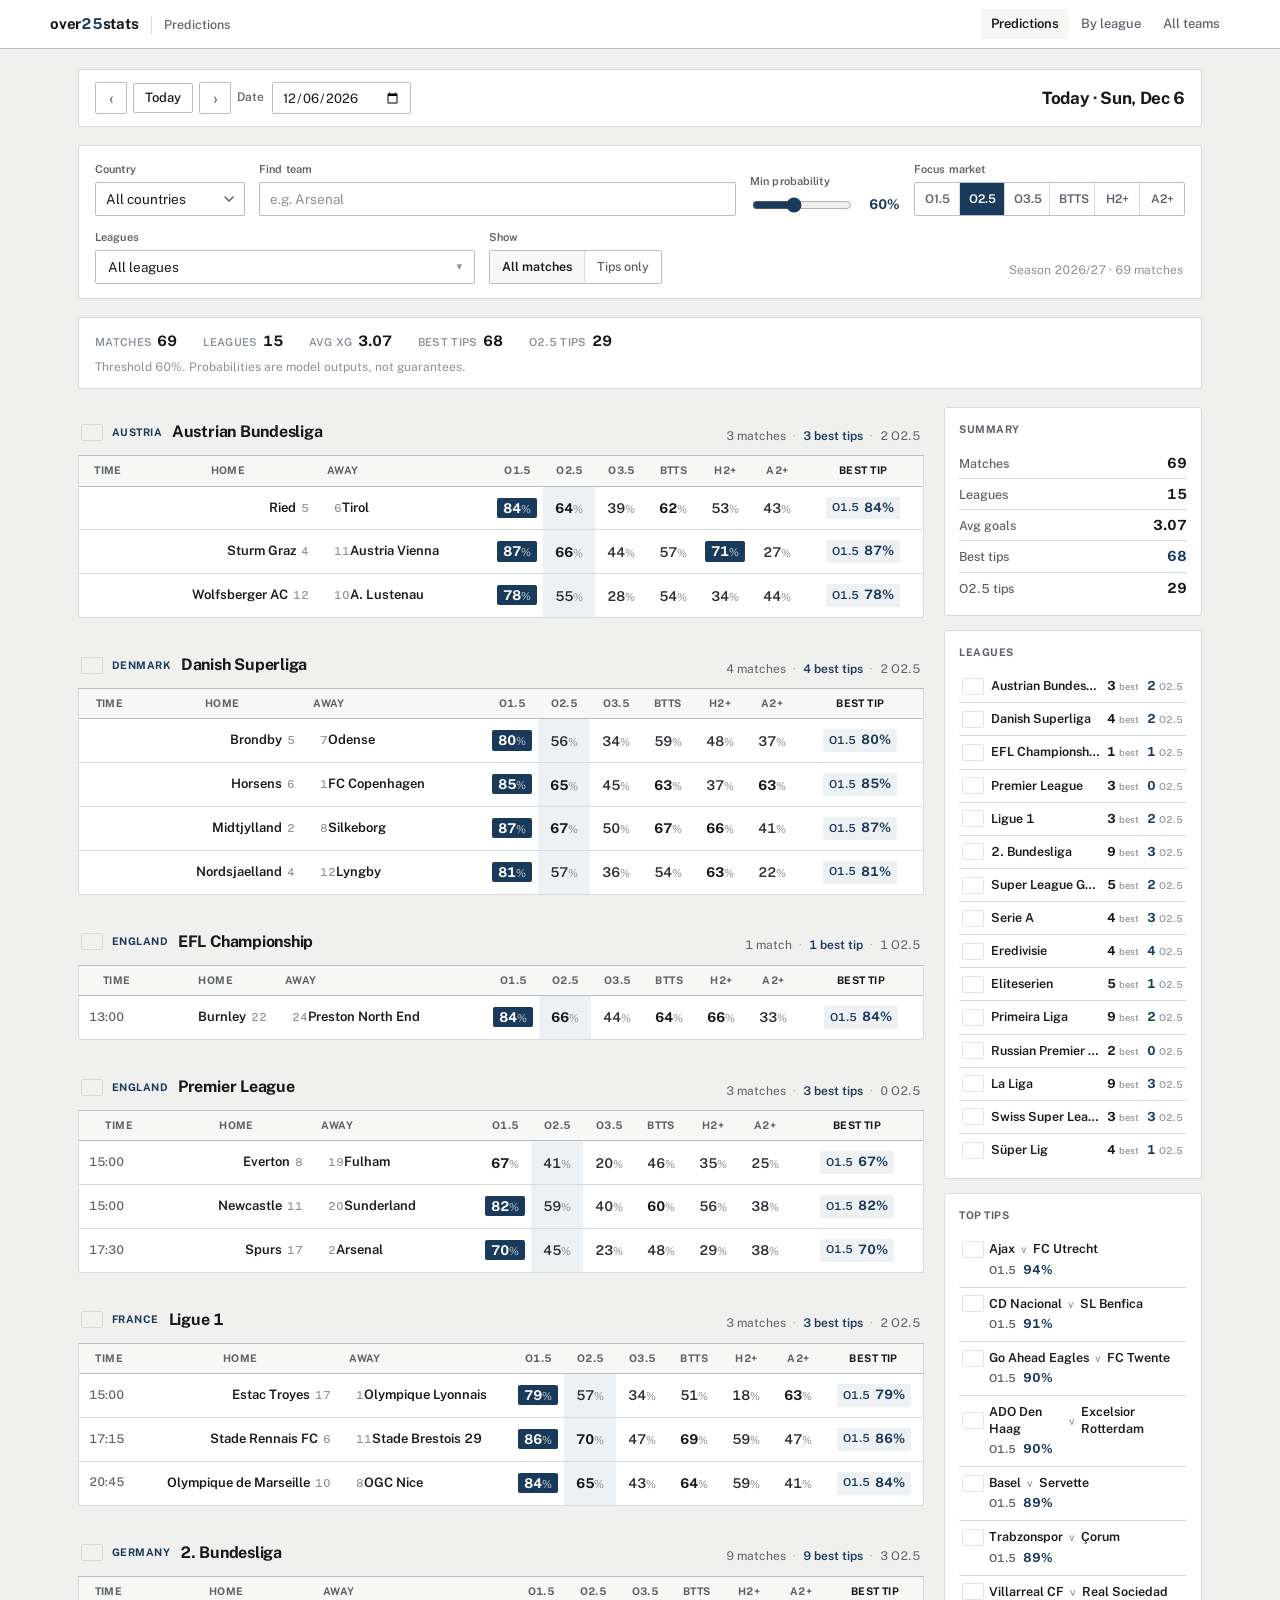
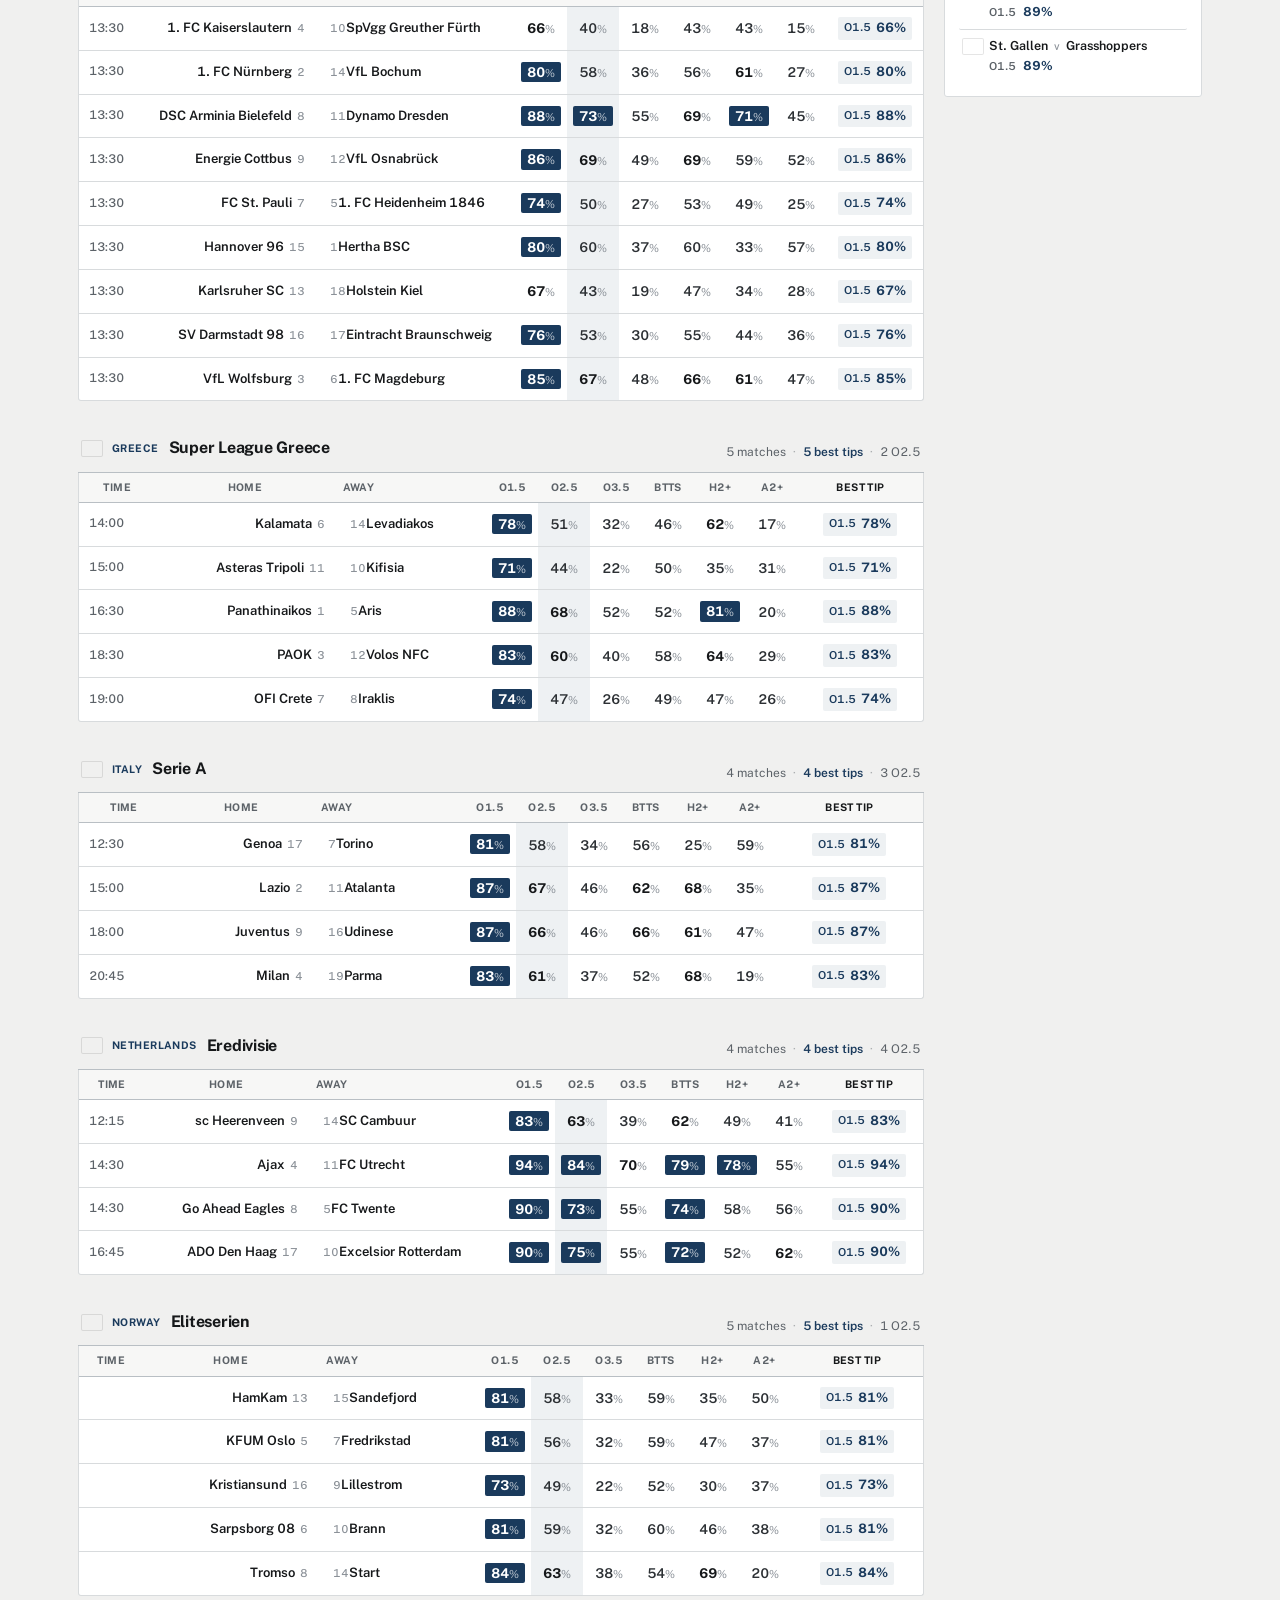
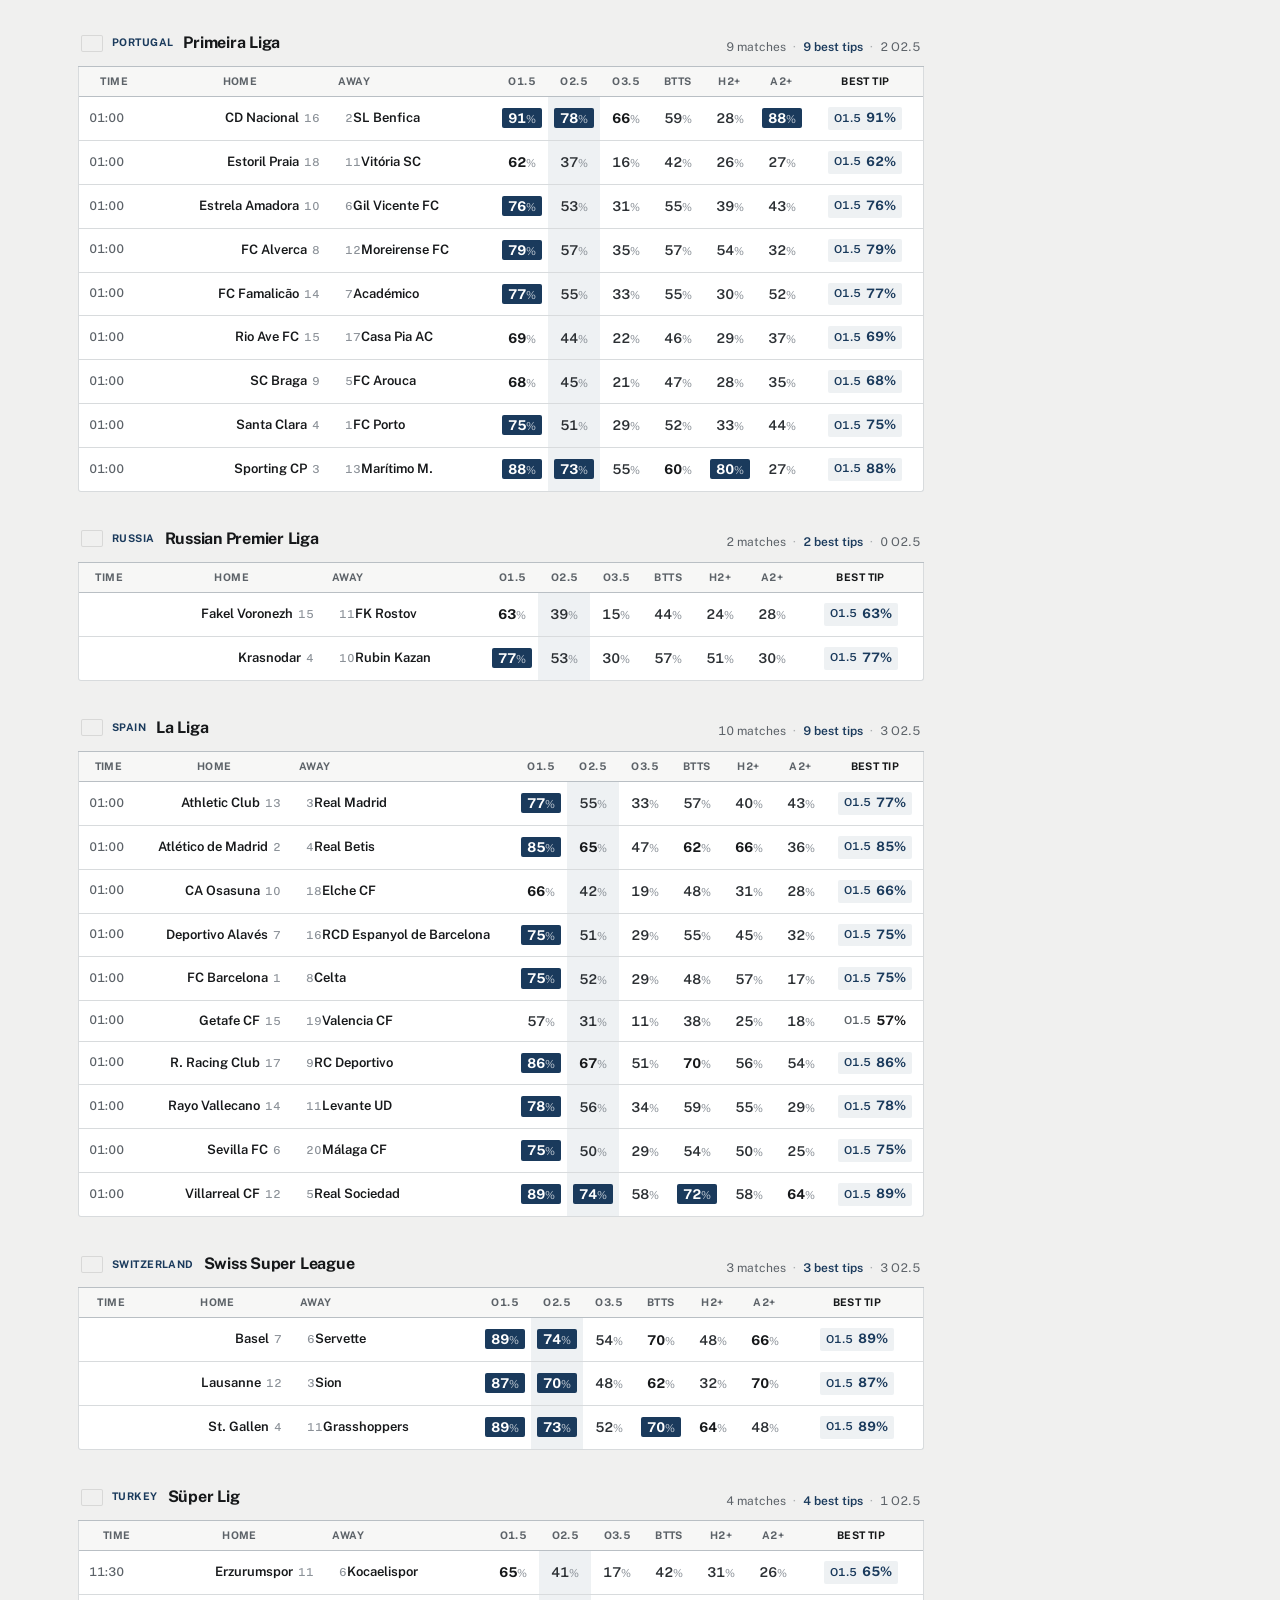
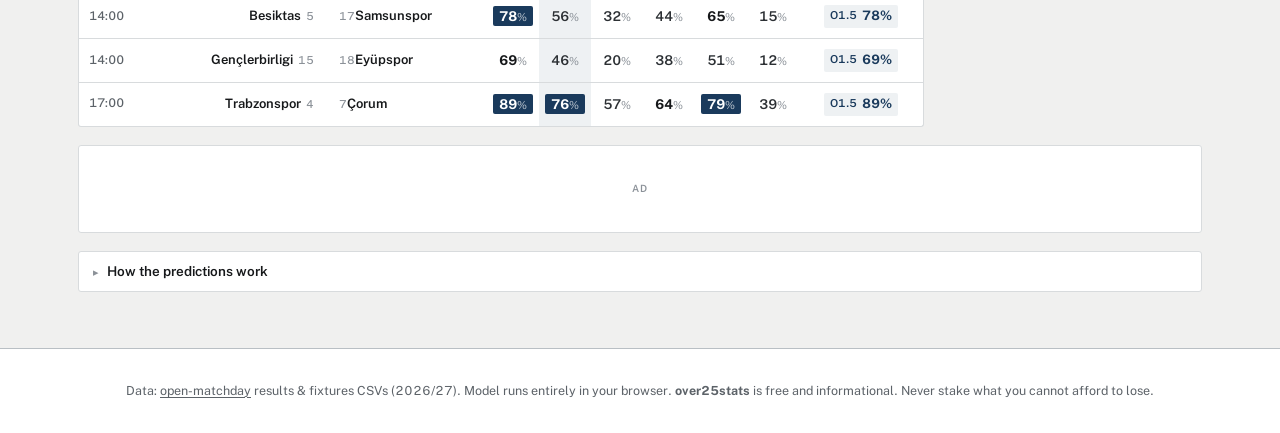
==== web/index.html @ 4768b5b6 "Add web/ — corner-prediction page for top-10 leagues, centered match.html hero, multi-league all.htm" ====
<!doctype html>
<html lang="en">
<head>
<meta charset="utf-8">
<meta name="viewport" content="width=device-width, initial-scale=1">
<title>over25stats — today's goal predictions</title>
<meta name="description" content="Over 1.5, Over 2.5, Over 3.5, BTTS and team 2+ goal probabilities for every fixture today — Poisson xG with position context from open-matchday data.">
<link rel="preconnect" href="https://fonts.googleapis.com">
<link rel="preconnect" href="https://fonts.gstatic.com" crossorigin>
<link href="https://fonts.googleapis.com/css2?family=Public+Sans:wght@400;500;600;700;800&display=swap" rel="stylesheet">
<link rel="stylesheet" href="styles.css">
</head>
<body class="page-today">
<!--
  DIRECTION CONTRACT
  THESIS: every fixture on a chosen date as a goal-probability board —
  the match row is the product; percentages lead, narrative is optional.
  OWN-WORLD: matchday ledger — warm paper ground, white surfaces,
  hairline rules, navy ink accent, Public Sans throughout,
  square corners, no glow, no terminal costume, no pastel green.
  STORY: pick a date, choose a focus market (default O2.5), filter leagues
  via multi-select list, scan probabilities and the Best tip column.
  FIRST VIEWPORT: header / date bar / filter controls / compact summary /
  first league section already on screen.
  FORM: light Operate data board — matchday ledger.
  FINISH: unreviewed and undocumented is unfinished; this build ends with the
  finish review, the verdict, and DESIGN.md
-->
<header class="site-header">
  <div class="site-header-inner">
    <a class="brand" href="index.html">
      <span class="brand-mark">over<span>25</span>stats</span>
      <span class="brand-page">Predictions</span>
    </a>
    <nav class="site-nav" aria-label="Views">
      <a href="index.html" class="is-here" aria-current="page">Predictions</a>
      <a href="leagues.html">By league</a>
      <a href="all.html">All teams</a>
    </nav>
  </div>
</header>

<main>
  <section class="datebar" aria-label="Match date">
    <div class="datebar-left">
      <button type="button" id="day-prev" class="btn btn-icon" aria-label="Previous day">‹</button>
      <button type="button" id="day-today" class="btn">Today</button>
      <button type="button" id="day-next" class="btn btn-icon" aria-label="Next day">›</button>
      <div class="date-input-wrap">
        <label for="date-input">Date</label>
        <input type="date" id="date-input" aria-label="Pick a match date">
      </div>
    </div>
    <h2 class="datebar-title" id="date-readout">—</h2>
  </section>

  <section class="filters" aria-label="Filters">
    <div class="filter-row filter-row-primary">
      <div class="field">
        <label for="country">Country</label>
        <select id="country">
          <option value="all">All countries</option>
        </select>
      </div>

      <div class="field">
        <label for="search">Find team</label>
        <input id="search" type="search" placeholder="e.g. Arsenal" autocomplete="off" spellcheck="false">
      </div>

      <div class="field">
        <label for="thr">Min probability</label>
        <div class="thr-row">
          <input id="thr" type="range" min="40" max="90" step="5" value="60">
          <output id="thr-out" for="thr">60%</output>
        </div>
      </div>

      <div class="field">
        <span class="field-label" id="market-label">Focus market</span>
        <div class="market-group" role="radiogroup" aria-labelledby="market-label" id="market-group">
          <button type="button" role="radio" aria-checked="false" class="chip" data-market="o15">O1.5</button>
          <button type="button" role="radio" aria-checked="true" class="chip is-on" data-market="o25">O2.5</button>
          <button type="button" role="radio" aria-checked="false" class="chip" data-market="o35">O3.5</button>
          <button type="button" role="radio" aria-checked="false" class="chip" data-market="btts">BTTS</button>
          <button type="button" role="radio" aria-checked="false" class="chip" data-market="h2">H2+</button>
          <button type="button" role="radio" aria-checked="false" class="chip" data-market="a2">A2+</button>
        </div>
      </div>
    </div>

    <div class="filter-row filter-row-secondary">
      <div class="field field-league-dd">
        <span class="field-label" id="lg-label">Leagues</span>
        <div class="league-dd" id="league-dd">
          <button type="button" class="league-dd-btn" id="league-dd-btn" aria-haspopup="listbox" aria-expanded="false">
            <span class="league-dd-label" id="league-dd-label">All leagues</span>
            <span class="league-dd-caret" aria-hidden="true">▾</span>
          </button>
          <div class="league-dd-panel" id="league-dd-panel" hidden>
            <div class="league-dd-actions">
              <button type="button" id="lg-select-all">Select all</button>
              <button type="button" id="lg-clear-all">Clear</button>
            </div>
            <ul class="league-dd-list" id="league-list" role="listbox" aria-multiselectable="true"></ul>
          </div>
        </div>
      </div>

      <div class="field">
        <span class="field-label" id="show-label">Show</span>
        <div class="segmented" role="radiogroup" aria-labelledby="show-label" data-group="strong">
          <button type="button" role="radio" aria-checked="true" data-strong="all" class="is-on">All matches</button>
          <button type="button" role="radio" aria-checked="false" data-strong="tips">Tips only</button>
        </div>
      </div>

      <div class="field field-meta">
        <span class="field-label" aria-hidden="true">&nbsp;</span>
        <span class="chips-hint" id="fixtures-meta">Season 2026/27</span>
      </div>
    </div>
  </section>

  <section class="summary" id="readout" aria-label="Day summary" hidden>
    <span class="summary-item"><span class="k">Matches</span> <strong id="ro-matches">—</strong></span>
    <span class="summary-item"><span class="k">Leagues</span> <strong id="ro-leagues">—</strong></span>
    <span class="summary-item"><span class="k">Avg xG</span> <strong id="ro-xg">—</strong></span>
    <span class="summary-item"><span class="k">Best tips</span> <strong id="ro-best">—</strong></span>
    <span class="summary-item"><span class="k" id="ro-tips-key">O2.5 tips</span> <strong id="ro-tips">—</strong></span>
    <p class="summary-note" id="ro-note"></p>
  </section>

  <div class="board-layout">
    <section id="board" aria-live="polite">
      <div class="state" id="state-loading" hidden>
        <p class="state-title">Loading fixtures…</p>
        <div class="skeleton" aria-hidden="true">
          <span></span><span></span><span></span><span></span><span></span><span></span>
        </div>
      </div>

      <div class="state" id="state-empty" hidden>
        <p class="state-title">No fixtures on this date.</p>
        <p class="state-body">Try another day. European leagues often sit midweek. Use Today or step forward.</p>
      </div>

      <div class="state" id="state-error" hidden>
        <p class="state-title">Could not load match data.</p>
        <p class="state-body" id="error-detail"></p>
        <button type="button" class="btn" id="retry-btn">Retry</button>
      </div>

      <div id="sections" hidden></div>
    </section>

    <aside class="sidebar" id="sidebar" hidden aria-label="Day sidebar">
      <div class="side-block">
        <h3 class="side-title">Summary</h3>
        <div id="side-summary"></div>
      </div>
      <div class="side-block">
        <h3 class="side-title">Leagues</h3>
        <div id="side-leagues"></div>
      </div>
      <div class="side-block">
        <h3 class="side-title">Top tips</h3>
        <div id="side-tips"></div>
      </div>
    </aside>
  </div>

  <aside class="ad-slot ad-infeed" data-ad="infeed" aria-label="Advertisement">
    <span class="ad-tag">ad</span>
  </aside>

  <details class="method" id="method">
    <summary>How the predictions work</summary>
    <div class="method-body">
      <p>Each match gets independent expected goals (xG) for home and away from <b>league average rates × attack strength × opponent defense strength</b>, with venue splits and a shrinkage prior so early-season samples do not explode.</p>
      <p><b>Form</b> (last ~5 matches) nudges xG. <b>Position context</b> adjusts the baseline: two bottom-side teams that do not score dampen the total even when both have been conceding; two scoring sides or an even-strength clash lift it slightly; a clear mismatch damps the underdog's attack.</p>
      <p>Probabilities come from the <b>Poisson distribution</b> on total goals (Over 1.5 / 2.5 / 3.5), independent team Poissons (BTTS, Home 2+, Away 2+), lightly blended with each side's empirical rates and the league base rate. The <b>Best tip</b> column always shows the strongest market for each match. Pick a <b>focus market</b> to highlight that column and drive the Tips only filter. Figures are informational, not betting advice.</p>
    </div>
  </details>
</main>

<footer class="site-footer">
  <div class="site-footer-inner">
    <p>Data: <a href="https://github.com/oladeeayo/open-matchday" rel="noopener">open-matchday</a> results &amp; fixtures CSVs (2026/27). Model runs entirely in your browser. <b>over25stats</b> is free and informational. Never stake what you cannot afford to lose.</p>
  </div>
</footer>

<div class="sr-live" id="live" role="status" aria-live="polite"></div>
<script src="lib.js"></script>
<script src="predict.js"></script>
<script src="today.js"></script>
</body>
</html>
---- web/styles.css ----
/* over25stats — matchday ledger.
   Warm paper ground, navy ink accent, hairline rules.
   No neon, no pastel green, no pill spam, no glass. */

:root {
  --paper: #f0f0ef;
  --surface: #ffffff;
  --surface-2: #f7f7f6;
  --ink: #16181a;
  --ink-2: #2c3034;
  --muted: #5c6268;
  --faint: #8b9198;
  --line: #d8dbdd;
  --line-strong: #b9bfc4;
  --navy: #1a3a5c;
  --navy-hover: #14304c;
  --navy-soft: rgba(26, 58, 92, 0.07);
  --navy-mid: rgba(26, 58, 92, 0.14);
  --on-navy: #ffffff;
  --focus: #1a3a5c;
  --row-hover: #fafaf9;

  --font: "Public Sans", "Source Sans 3", "Segoe UI", system-ui, sans-serif;

  --pad: clamp(14px, 2.2vw, 28px);
  --radius: 3px;
  --radius-sm: 2px;
}

* { box-sizing: border-box; }
[hidden] { display: none !important; }
html { -webkit-text-size-adjust: 100%; }

body {
  margin: 0;
  min-height: 100vh;
  background: var(--paper);
  color: var(--ink);
  font-family: var(--font);
  font-size: 14px;
  line-height: 1.45;
  font-variant-numeric: tabular-nums;
}

::selection { background: var(--navy-mid); }
:focus-visible { outline: 2px solid var(--focus); outline-offset: 1px; }
:focus:not(:focus-visible) { outline: none; }

a { color: var(--navy); text-decoration-thickness: 1px; text-underline-offset: 2px; }
a:hover { color: var(--navy-hover); }

.sr-live {
  position: absolute; width: 1px; height: 1px; margin: -1px;
  clip-path: inset(50%); overflow: hidden; white-space: nowrap;
}

/* ---------- header ---------- */

.site-header {
  background: var(--surface);
  border-bottom: 1px solid var(--line-strong);
  padding: 0 var(--pad);
}

.site-header-inner {
  max-width: 1180px;
  margin: 0 auto;
  display: flex;
  align-items: center;
  justify-content: space-between;
  gap: 16px;
  min-height: 48px;
  flex-wrap: wrap;
  padding: 6px 0;
}

.brand {
  display: flex;
  align-items: baseline;
  gap: 12px;
  text-decoration: none;
  color: inherit;
  min-width: 0;
}

.brand-mark {
  font-weight: 700;
  font-size: 15px;
  letter-spacing: -0.015em;
  color: var(--ink);
}

.brand-mark span { color: var(--navy); }

.brand-page {
  font-size: 12.5px;
  color: var(--muted);
  font-weight: 500;
  padding-left: 12px;
  border-left: 1px solid var(--line);
}

.site-nav {
  display: flex;
  gap: 2px;
}

.site-nav a {
  color: var(--muted);
  text-decoration: none;
  font-size: 13px;
  font-weight: 500;
  padding: 6px 10px;
  border-radius: var(--radius-sm);
  transition: color 0.12s ease, background 0.12s ease;
}
.site-nav a:hover { color: var(--ink); background: var(--surface-2); }
.site-nav a.is-here {
  color: var(--ink);
  background: var(--surface-2);
  font-weight: 600;
}

/* ---------- main ---------- */

main {
  max-width: 1180px;
  margin: 0 auto;
  padding: 20px var(--pad) 56px;
  display: flex;
  flex-direction: column;
  gap: 18px;
}

/* ---------- date bar ---------- */

.datebar {
  display: flex;
  align-items: center;
  justify-content: space-between;
  gap: 12px;
  flex-wrap: wrap;
  background: var(--surface);
  border: 1px solid var(--line);
  border-radius: var(--radius);
  padding: 12px 16px;
}

.datebar-left {
  display: flex;
  align-items: center;
  gap: 6px;
  flex-wrap: wrap;
}

.datebar-title {
  font-size: 17px;
  font-weight: 700;
  letter-spacing: -0.02em;
  margin: 0;
}

.datebar-sub {
  font-size: 12.5px;
  color: var(--muted);
  margin-left: 4px;
}

.btn {
  appearance: none;
  border: 1px solid var(--line-strong);
  background: var(--surface);
  color: var(--ink);
  font-family: inherit;
  font-size: 13px;
  font-weight: 500;
  padding: 6px 11px;
  border-radius: var(--radius-sm);
  cursor: pointer;
  line-height: 1.2;
  transition: background 0.12s ease, border-color 0.12s ease, color 0.12s ease;
}
.btn:hover { background: var(--surface-2); border-color: var(--faint); }
.btn:active { background: #ececeb; }

.btn-icon {
  width: 32px;
  height: 32px;
  padding: 0;
  display: inline-flex;
  align-items: center;
  justify-content: center;
  font-size: 17px;
  line-height: 1;
  color: var(--muted);
}
.btn-icon:hover { color: var(--ink); }

.btn-primary {
  background: var(--navy);
  border-color: var(--navy);
  color: var(--on-navy);
  font-weight: 600;
}
.btn-primary:hover {
  background: var(--navy-hover);
  border-color: var(--navy-hover);
  color: var(--on-navy);
}

.date-input-wrap {
  display: flex;
  align-items: center;
  gap: 8px;
}

.date-input-wrap label {
  font-size: 12px;
  color: var(--muted);
  font-weight: 500;
}

input[type="date"] {
  appearance: none;
  border: 1px solid var(--line-strong);
  background: var(--surface);
  color: var(--ink);
  font-family: inherit;
  font-size: 13px;
  padding: 5px 9px;
  border-radius: var(--radius-sm);
  height: 32px;
  color-scheme: light;
  cursor: pointer;
}
input[type="date"]:hover { border-color: var(--faint); }
input[type="date"]:focus { border-color: var(--navy); outline: none; }

/* ---------- filters ---------- */

.filters {
  background: var(--surface);
  border: 1px solid var(--line);
  border-radius: var(--radius);
  padding: 16px 16px 14px;
  display: flex;
  flex-direction: column;
  gap: 14px;
}

.filter-row {
  display: grid;
  gap: 14px;
  align-items: end;
}

.filter-row-primary {
  grid-template-columns: 150px minmax(140px, 1fr) 150px minmax(240px, auto);
}

.filter-row-secondary {
  grid-template-columns: minmax(200px, 380px) auto 1fr;
  align-items: end;
}

.field-meta { justify-self: end; text-align: right; }

.field {
  display: flex;
  flex-direction: column;
  gap: 4px;
  min-width: 0;
}

.field > label,
.field-label {
  font-size: 11px;
  font-weight: 600;
  color: var(--muted);
  letter-spacing: 0.01em;
}

.field select,
.field input[type="search"],
.field input[type="text"] {
  width: 100%;
  appearance: none;
  border: 1px solid var(--line-strong);
  background: var(--surface);
  color: var(--ink);
  font-family: inherit;
  font-size: 13.5px;
  padding: 6px 10px;
  border-radius: var(--radius-sm);
  height: 34px;
  min-width: 0;
}
.field select {
  padding-right: 28px;
  cursor: pointer;
  background-image: url("data:image/svg+xml,%3Csvg xmlns='http://www.w3.org/2000/svg' width='10' height='6' viewBox='0 0 10 6'%3E%3Cpath d='M1 1l4 4 4-4' fill='none' stroke='%235c6268' stroke-width='1.5' stroke-linecap='round'/%3E%3C/svg%3E");
  background-repeat: no-repeat;
  background-position: right 10px center;
}
.field select:hover,
.field input[type="search"]:hover { border-color: var(--faint); }
.field select:focus,
.field input[type="search"]:focus {
  border-color: var(--navy);
  outline: none;
  box-shadow: 0 0 0 2px var(--navy-soft);
}
.field input::placeholder { color: var(--faint); }

/* market segmented (focus market for tips) */
.market-group {
  display: flex;
  border: 1px solid var(--line-strong);
  border-radius: var(--radius-sm);
  overflow: hidden;
  background: var(--surface);
  height: 34px;
  width: 100%;
}

.market-group .chip {
  appearance: none;
  border: 0;
  background: transparent;
  color: var(--muted);
  font-family: inherit;
  font-size: 12px;
  font-weight: 600;
  padding: 0 9px;
  cursor: pointer;
  white-space: nowrap;
  transition: color 0.12s ease, background 0.12s ease;
  line-height: 1;
  flex: 1;
  min-width: 0;
}
.market-group .chip + .chip { border-left: 1px solid var(--line); }
.market-group .chip:hover { color: var(--ink); background: var(--surface-2); }
.market-group .chip.is-on {
  color: var(--on-navy);
  background: var(--navy);
}

/* league multi-select dropdown */
.field-league-dd { position: relative; max-width: 420px; }

.league-dd { position: relative; }

.league-dd-btn {
  appearance: none;
  width: 100%;
  display: flex;
  align-items: center;
  justify-content: space-between;
  gap: 8px;
  border: 1px solid var(--line-strong);
  background: var(--surface);
  color: var(--ink);
  font-family: inherit;
  font-size: 13.5px;
  padding: 6px 12px;
  border-radius: var(--radius-sm);
  height: 34px;
  cursor: pointer;
  text-align: left;
  transition: border-color 0.12s ease;
}
.league-dd-btn:hover { border-color: var(--faint); }
.league-dd-btn[aria-expanded="true"] {
  border-color: var(--navy);
  box-shadow: 0 0 0 2px var(--navy-soft);
}

.league-dd-label {
  flex: 1;
  min-width: 0;
  overflow: hidden;
  text-overflow: ellipsis;
  white-space: nowrap;
}

.league-dd-caret {
  font-size: 11px;
  color: var(--faint);
  flex-shrink: 0;
  transition: transform 0.15s ease;
}
.league-dd-btn[aria-expanded="true"] .league-dd-caret { transform: rotate(180deg); }

.league-dd-panel {
  position: absolute;
  top: calc(100% + 4px);
  left: 0;
  right: 0;
  z-index: 100;
  background: var(--surface);
  border: 1px solid var(--line-strong);
  border-radius: var(--radius-sm);
  box-shadow: 0 8px 24px rgba(22, 24, 26, 0.12);
  overflow: hidden;
  animation: dd-in 0.12s ease;
}

@keyframes dd-in {
  from { opacity: 0; transform: translateY(-4px); }
  to { opacity: 1; transform: translateY(0); }
}

.league-dd-actions {
  display: flex;
  gap: 0;
  border-bottom: 1px solid var(--line-strong);
  background: var(--surface-2);
}

.league-dd-actions button {
  appearance: none;
  border: 0;
  background: transparent;
  color: var(--muted);
  font-family: inherit;
  font-size: 12px;
  font-weight: 500;
  padding: 7px 14px;
  cursor: pointer;
  flex: 1;
  transition: color 0.1s ease, background 0.1s ease;
}
.league-dd-actions button:hover { color: var(--ink); background: var(--surface); }
.league-dd-actions button + button { border-left: 1px solid var(--line); }

.league-dd-list {
  list-style: none;
  margin: 0;
  padding: 0;
  max-height: 280px;
  overflow-y: auto;
}

.league-dd-list li { border-bottom: 1px solid var(--line); }
.league-dd-list li:last-child { border-bottom: 0; }

.league-dd-list li button {
  appearance: none;
  border: 0;
  background: transparent;
  width: 100%;
  display: flex;
  align-items: center;
  gap: 9px;
  padding: 8px 12px;
  font-family: inherit;
  font-size: 13px;
  color: var(--ink);
  cursor: pointer;
  text-align: left;
  transition: background 0.1s ease;
}
.league-dd-list li button:hover { background: var(--surface-2); }
.league-dd-list li button.is-on {
  background: var(--navy-soft);
  font-weight: 600;
}
.league-dd-list li button.is-on .lg-check { background: var(--navy); border-color: var(--navy); }
.league-dd-list li button.is-on .lg-check::after { opacity: 1; }

.lg-check {
  width: 14px;
  height: 14px;
  border: 1px solid var(--line-strong);
  border-radius: var(--radius-sm);
  flex-shrink: 0;
  position: relative;
  background: var(--surface);
}
.lg-check::after {
  content: "";
  position: absolute;
  inset: 2px;
  background: var(--on-navy);
  border-radius: 1px;
  opacity: 0;
}

.lg-name { flex: 1; min-width: 0; overflow: hidden; text-overflow: ellipsis; white-space: nowrap; }
.lg-country-tag { font-size: 11px; color: var(--faint); font-weight: 500; }
.lg-flag { display: inline-flex; width: 20px; flex-shrink: 0; align-items: center; }

.league-dd-list .lg-all {
  position: sticky;
  top: 0;
  background: var(--surface-2);
  border-bottom: 1px solid var(--line-strong);
  z-index: 1;
  font-weight: 600;
}
.league-dd-list .lg-all:hover { background: var(--surface); }

.chips-hint {
  color: var(--faint);
  font-size: 12px;
  padding: 4px 2px;
}

/* threshold */
.thr-row {
  display: flex;
  align-items: center;
  gap: 8px;
}

.thr-row input[type="range"] {
  flex: 1;
  min-width: 90px;
  accent-color: var(--navy);
  height: 18px;
  cursor: pointer;
}

.thr-row output {
  font-size: 13.5px;
  font-weight: 700;
  color: var(--navy);
  min-width: 38px;
  text-align: right;
}

/* segmented show-tips */
.segmented {
  display: inline-flex;
  border: 1px solid var(--line-strong);
  border-radius: var(--radius-sm);
  overflow: hidden;
  background: var(--surface);
  height: 34px;
}

.segmented button {
  appearance: none;
  border: 0;
  background: transparent;
  color: var(--muted);
  font-family: inherit;
  font-size: 12.5px;
  font-weight: 500;
  padding: 0 12px;
  cursor: pointer;
  transition: color 0.12s ease, background 0.12s ease;
  white-space: nowrap;
}
.segmented button + button { border-left: 1px solid var(--line); }
.segmented button:hover { color: var(--ink); background: var(--surface-2); }
.segmented button.is-on {
  color: var(--ink);
  background: var(--surface-2);
  font-weight: 600;
}

/* ---------- summary strip ---------- */

.summary {
  display: flex;
  flex-wrap: wrap;
  align-items: baseline;
  gap: 8px 26px;
  padding: 12px 16px;
  background: var(--surface);
  border: 1px solid var(--line);
  border-radius: var(--radius);
  font-size: 13px;
  color: var(--muted);
}

.summary strong {
  color: var(--ink);
  font-weight: 700;
  font-size: 14.5px;
}

.summary-item {
  display: inline-flex;
  align-items: baseline;
  gap: 5px;
}

.summary-item .k {
  font-size: 11px;
  font-weight: 600;
  text-transform: uppercase;
  letter-spacing: 0.03em;
  color: var(--faint);
}

.summary-note {
  flex: 1 1 100%;
  font-size: 12px;
  color: var(--faint);
  margin: 0;
}

/* ---------- states ---------- */

.state {
  background: var(--surface);
  border: 1px solid var(--line);
  border-radius: var(--radius);
  padding: 32px 20px;
  text-align: center;
}

.state-title {
  margin: 0 0 6px;
  font-size: 15px;
  font-weight: 600;
}

.state-body {
  margin: 0 0 12px;
  color: var(--muted);
  font-size: 13.5px;
  max-width: 42ch;
  margin-left: auto;
  margin-right: auto;
}

.skeleton {
  display: flex;
  flex-direction: column;
  gap: 8px;
  max-width: 460px;
  margin: 14px auto 0;
}
.skeleton span {
  display: block;
  height: 11px;
  background: var(--surface-2);
  border-radius: 2px;
  animation: sk 1.2s ease-in-out infinite;
}
.skeleton span:nth-child(2) { width: 85%; animation-delay: 0.08s; }
.skeleton span:nth-child(3) { width: 92%; animation-delay: 0.16s; }
.skeleton span:nth-child(4) { width: 70%; animation-delay: 0.24s; }
.skeleton span:nth-child(5) { width: 88%; animation-delay: 0.32s; }
.skeleton span:nth-child(6) { width: 76%; animation-delay: 0.4s; }
@keyframes sk { 50% { opacity: 0.45; } }

/* ---------- league sections + match table ---------- */

.league-sec { margin: 0; }
.league-sec + .league-sec { margin-top: 22px; }

.league-sec-head {
  display: flex;
  flex-wrap: wrap;
  align-items: baseline;
  justify-content: space-between;
  gap: 6px 14px;
  padding: 16px 4px 10px;
  border-bottom: 1px solid var(--line-strong);
}

.league-sec-id {
  display: flex;
  align-items: center;
  gap: 10px;
  min-width: 0;
}

.league-flag { display: inline-flex; align-items: center; flex-shrink: 0; }

.league-country {
  font-size: 10.5px;
  font-weight: 700;
  letter-spacing: 0.04em;
  text-transform: uppercase;
  color: var(--navy);
}

.league-name {
  margin: 0;
  font-size: 16px;
  font-weight: 700;
  letter-spacing: -0.015em;
  line-height: 1.15;
}

.league-sec-meta {
  display: flex;
  gap: 7px;
  font-size: 12px;
  color: var(--muted);
}

.league-sec-meta .sep { opacity: 0.45; }
.league-sec-meta .tips-n { color: var(--navy); font-weight: 600; }

.match-table-wrap {
  overflow-x: auto;
  border: 1px solid var(--line);
  border-top: 0;
  background: var(--surface);
  border-radius: 0 0 var(--radius) var(--radius);
}

table.match-table {
  width: 100%;
  min-width: 800px;
  border-collapse: collapse;
  font-size: 13px;
}

.match-table thead th {
  position: sticky;
  top: 0;
  z-index: 2;
  background: var(--surface-2);
  font-size: 10.5px;
  font-weight: 700;
  text-transform: uppercase;
  letter-spacing: 0.04em;
  color: var(--muted);
  padding: 7px 8px;
  border-bottom: 1px solid var(--line-strong);
  white-space: nowrap;
  text-align: left;
}
.match-table thead th.num { text-align: center; }
.match-table thead th.prob-col { text-align: center; }
.match-table thead th.tip-col { text-align: center; color: var(--ink); }

.match-table tbody td {
  padding: 10px 10px;
  border-bottom: 1px solid var(--line);
  vertical-align: middle;
  white-space: nowrap;
}
.match-table tbody tr:last-child td { border-bottom: 0; }
.match-table tbody tr:hover td { background: var(--row-hover); }

/* team cells */
.team { text-align: left; }
.team .tname {
  font-weight: 600;
  color: var(--ink);
}
.team .pos {
  font-size: 11px;
  color: var(--faint);
  margin-left: 5px;
  font-weight: 500;
}

.home-team { text-align: right; }
.home-team .tname { margin-right: 0; }

.time-cell { color: var(--muted); font-size: 12px; font-weight: 500; }
.time-cell.no-time { color: var(--faint); }

/* real flag images */
.flag {
  display: inline-block;
  vertical-align: -2px;
  border-radius: 1px;
  box-shadow: 0 0 0 1px rgba(0, 0, 0, 0.1);
}

/* probability cells — centered, uniform, no color heat fill */
.prob {
  text-align: center !important;
  width: 52px;
  padding-left: 4px !important;
  padding-right: 4px !important;
}

.prob .prob-v {
  display: block;
  font-size: 13.5px;
  font-weight: 600;
  color: var(--ink-2);
  line-height: 1.2;
}
.prob .prob-v i {
  font-style: normal;
  font-size: 11px;
  font-weight: 500;
  color: var(--faint);
  margin-left: 0;
}

.prob .prob-k {
  display: none;
  font-size: 10px;
  color: var(--faint);
  font-weight: 500;
  margin-top: 1px;
}

/* strong probability: bold ink only, no fill */
.prob.is-on .prob-v { color: var(--ink); font-weight: 700; }
.prob.is-strong .prob-v {
  color: var(--on-navy);
  background: var(--navy);
  border-radius: var(--radius-sm);
  padding: 2px 6px;
  display: inline-block;
}
.prob.is-strong .prob-v i { color: rgba(255, 255, 255, 0.7); }

/* focus market column highlight */
.prob.is-focus { background: var(--navy-soft); }

/* tip column — Best tip */
.tip-cell {
  text-align: center !important;
  padding-left: 8px !important;
  padding-right: 8px !important;
  min-width: 88px;
}

.tip-inner {
  display: inline-flex;
  align-items: center;
  gap: 5px;
}

.tip-label {
  font-size: 11px;
  font-weight: 600;
  color: var(--muted);
}

.tip-p {
  font-size: 13px;
  font-weight: 700;
  color: var(--ink);
}

.tip-cell.is-on .tip-label { color: var(--navy); }
.tip-cell.is-on .tip-p { color: var(--navy); }
.tip-cell.is-on .tip-inner {
  background: var(--navy-soft);
  border-radius: var(--radius-sm);
  padding: 2px 6px;
}

/* best tip marker */
.best-mark {
  font-size: 9px;
  font-weight: 700;
  text-transform: uppercase;
  letter-spacing: 0.04em;
  color: var(--navy);
  background: var(--navy-soft);
  border-radius: var(--radius-sm);
  padding: 1px 4px;
}

/* ---------- board + sidebar layout ---------- */

.board-layout {
  display: grid;
  grid-template-columns: minmax(0, 1fr) 258px;
  gap: 20px;
  align-items: start;
}

#board { min-width: 0; }

.sidebar {
  position: sticky;
  top: 16px;
  display: flex;
  flex-direction: column;
  gap: 14px;
}

.side-block {
  background: var(--surface);
  border: 1px solid var(--line);
  border-radius: var(--radius);
  padding: 14px 14px 12px;
}

.side-title {
  margin: 0 0 10px;
  font-size: 10.5px;
  font-weight: 700;
  text-transform: uppercase;
  letter-spacing: 0.05em;
  color: var(--muted);
}

.side-stat {
  display: flex;
  align-items: baseline;
  justify-content: space-between;
  gap: 10px;
  padding: 5px 0;
  border-bottom: 1px solid var(--line);
  font-size: 12.5px;
}
.side-stat:last-child { border-bottom: 0; }

.side-k { color: var(--muted); font-weight: 500; }
.side-v { color: var(--ink); font-weight: 700; font-size: 14px; font-variant-numeric: tabular-nums; }
.side-v-accent { color: var(--navy); }

.side-lg {
  display: flex;
  align-items: center;
  gap: 8px;
  padding: 7px 4px;
  border-bottom: 1px solid var(--line);
  text-decoration: none;
  color: var(--ink);
  font-size: 12.5px;
  border-radius: var(--radius-sm);
  transition: background 0.1s ease;
}
.side-lg:last-child { border-bottom: 0; }
.side-lg:hover { background: var(--surface-2); color: var(--ink); }

.side-lg-flag { display: inline-flex; width: 20px; flex-shrink: 0; align-items: center; }
.side-lg-name { flex: 1; min-width: 0; overflow: hidden; text-overflow: ellipsis; white-space: nowrap; font-weight: 600; }
.side-lg-n {
  display: inline-flex;
  align-items: baseline;
  gap: 3px;
  font-weight: 700;
  font-variant-numeric: tabular-nums;
  color: var(--ink);
  font-size: 12.5px;
}
.side-lg-n i { font-style: normal; font-size: 9.5px; color: var(--faint); font-weight: 500; }
.side-lg-mkt { color: var(--navy); }

.side-tip {
  display: block;
  padding: 8px 4px;
  border-bottom: 1px solid var(--line);
  text-decoration: none;
  color: var(--ink);
  border-radius: var(--radius-sm);
  transition: background 0.1s ease;
}
.side-tip:last-child { border-bottom: 0; }
.side-tip:hover { background: var(--surface-2); color: var(--ink); }

.side-tip-match {
  display: flex;
  align-items: center;
  gap: 6px;
  font-size: 12.5px;
  font-weight: 600;
  line-height: 1.3;
}
.side-tip-match em { font-style: normal; color: var(--faint); font-weight: 500; font-size: 11px; }
.side-tip-flag { display: inline-flex; flex-shrink: 0; align-items: center; }

.side-tip-vals {
  display: flex;
  align-items: baseline;
  gap: 7px;
  margin-top: 3px;
  padding-left: 26px;
}
.side-tip-mkt { font-size: 11px; font-weight: 600; color: var(--muted); }
.side-tip-p { font-size: 12.5px; font-weight: 700; color: var(--navy); font-variant-numeric: tabular-nums; }

.side-empty { margin: 0; color: var(--faint); font-size: 12.5px; }

@media (max-width: 1080px) {
  .board-layout { grid-template-columns: 1fr; }
  .sidebar { position: static; order: -1; }
}

/* ---------- method ---------- */

.method {
  background: var(--surface);
  border: 1px solid var(--line);
  border-radius: var(--radius);
}

.method summary {
  padding: 10px 14px;
  font-size: 13.5px;
  font-weight: 600;
  cursor: pointer;
  color: var(--ink);
  list-style: none;
}
.method summary::-webkit-details-marker { display: none; }
.method summary::before {
  content: "▸";
  display: inline-block;
  margin-right: 8px;
  color: var(--faint);
  font-size: 11px;
  transition: transform 0.15s ease;
}
.method[open] summary::before { transform: rotate(90deg); }
.method summary:hover { background: var(--surface-2); }

.method-body {
  padding: 0 14px 14px;
  font-size: 13px;
  color: var(--ink-2);
  line-height: 1.55;
}
.method-body p { margin: 0 0 10px; }
.method-body p:last-child { margin-bottom: 0; }

/* ---------- ad ---------- */

.ad-slot {
  border: 1px solid var(--line);
  border-radius: var(--radius);
  background: var(--surface);
  min-height: 72px;
  display: flex;
  align-items: center;
  justify-content: center;
  position: relative;
  text-align: center;
}
.ad-slot:not([hidden]) { display: flex; }
.ad-tag {
  font-size: 10px;
  color: var(--faint);
  text-transform: uppercase;
  letter-spacing: 0.06em;
  font-weight: 600;
}
.ad-infeed { min-height: 88px; }

/* ---------- footer ---------- */

.site-footer {
  border-top: 1px solid var(--line-strong);
  background: var(--surface);
  padding: 20px var(--pad);
  margin-top: auto;
}

.site-footer-inner {
  max-width: 1180px;
  margin: 0 auto;
  font-size: 12.5px;
  color: var(--muted);
  line-height: 1.5;
  text-align: center;
}

.site-footer-inner a { color: var(--muted); }
.site-footer-inner a:hover { color: var(--ink); }

/* ---------- mobile ---------- */

@media (max-width: 900px) {
  .filter-row-primary {
    grid-template-columns: 1fr 1fr;
  }
}

@media (max-width: 700px) {
  .filter-row-primary {
    grid-template-columns: 1fr;
  }
  .filter-row-secondary {
    grid-template-columns: 1fr;
    gap: 10px;
  }
  .field-league-dd { max-width: none; }
  .field-meta { justify-self: start; text-align: left; }
  .market-group {
    flex-wrap: nowrap;
    overflow-x: auto;
  }
  .market-group .chip {
    flex: 0 0 auto;
    padding: 0 11px;
    font-size: 11.5px;
  }
  .site-header-inner {
    flex-direction: column;
    align-items: flex-start;
    gap: 6px;
    padding: 10px 0;
  }
  .datebar {
    flex-direction: column;
    align-items: flex-start;
  }
  .datebar-title { font-size: 16px; }
}

@media (max-width: 640px) {
  main { padding: 12px 10px 40px; }
  .site-header { padding: 0 10px; }

  /* mobile match row becomes a card grid */
  .match-table-wrap { overflow-x: visible; border: 0; background: transparent; }

  table.match-table,
  .match-table thead,
  .match-table tbody,
  .match-table tr,
  .match-table td { display: block; width: 100%; min-width: 0; }

  .match-table thead { display: none; }

  .match-table tbody tr {
    background: var(--surface);
    border: 1px solid var(--line);
    border-radius: var(--radius);
    margin-bottom: 8px;
    padding: 10px 10px 8px;
    display: grid;
    grid-template-columns: 1fr auto 1fr;
    grid-template-areas:
      "home . away"
      "time time time"
      "p15 p25 p35"
      "btts h2 a2"
      "tip tip tip";
    gap: 5px 6px;
    align-items: center;
  }

  .match-table tbody td {
    border: 0;
    padding: 0;
    white-space: normal;
  }

  .match-table tbody tr:hover td { background: transparent; }
  .match-table tbody tr:hover { border-color: var(--line-strong); }

  .home-team { grid-area: home; text-align: right; }
  .away-team { grid-area: away; text-align: left; }
  .home-team .tname, .away-team .tname { font-size: 13px; font-weight: 600; }
  .home-team .pos, .away-team .pos { display: none; }

  .time-cell { grid-area: time; text-align: center; font-size: 11px; }

  .prob {
    grid-area: p25;
    width: auto;
    text-align: center !important;
  }
  .prob.p-o15 { grid-area: p15; }
  .prob.p-o25 { grid-area: p25; }
  .prob.p-o35 { grid-area: p35; }
  .prob.p-btts { grid-area: btts; }
  .prob.p-h2 { grid-area: h2; }
  .prob.p-a2 { grid-area: a2; }

  .prob .prob-v { font-size: 14px; }
  .prob .prob-k { display: block; }
  .prob.is-strong .prob-v { padding: 1px 4px; }

  .prob.is-focus { background: transparent; }
  .prob.is-focus .prob-v {
    background: var(--navy-soft);
    border-radius: var(--radius-sm);
    padding: 1px 5px;
  }
  .prob.is-focus .prob-k { color: var(--navy); font-weight: 700; }

  .tip-cell {
    grid-area: tip;
    min-width: 0;
    padding-top: 4px !important;
    border-top: 1px solid var(--line) !important;
  }
  .tip-cell .tip-inner { justify-content: center; width: 100%; }

  .league-sec-head {
    padding: 10px 0 6px;
    border-bottom: 0;
    margin-bottom: 4px;
  }
  .league-sec-head .league-name { font-size: 15px; }
}

/* ---------- secondary pages (leagues/all) ---------- */

.team-cell {
  display: inline-flex;
  align-items: baseline;
  gap: 8px;
  max-width: 100%;
}

.team-cell .rank {
  flex-shrink: 0;
  width: 20px;
  text-align: right;
  font-size: 11px;
  font-weight: 600;
  color: var(--faint);
  font-variant-numeric: tabular-nums;
}

.team-cell .team-name {
  overflow: hidden;
  text-overflow: ellipsis;
  white-space: nowrap;
  font-weight: 600;
}

.team-cell .team-league {
  margin-left: auto;
  font-size: 11px;
  color: var(--faint);
  font-weight: 500;
}

/* all.html already has a league column */
.page-all .team-cell .team-league { display: none; }

.league-grid {
  list-style: none;
  margin: 20px 0 0;
  padding: 0;
  display: grid;
  grid-template-columns: repeat(auto-fill, minmax(220px, 1fr));
  gap: 10px;
  text-align: left;
  max-width: 860px;
  margin-left: auto;
  margin-right: auto;
}

.league-grid li { margin: 0; }

.league-grid button {
  appearance: none;
  width: 100%;
  display: flex;
  align-items: center;
  gap: 10px;
  border: 1px solid var(--line);
  background: var(--surface);
  border-radius: var(--radius-sm);
  padding: 10px 12px;
  font-family: inherit;
  font-size: 13px;
  font-weight: 600;
  color: var(--ink);
  cursor: pointer;
  text-align: left;
  transition: border-color 0.12s ease, background 0.12s ease;
}

.league-grid button:hover {
  border-color: var(--navy);
  background: var(--navy-soft);
}

.league-grid button .flag { flex-shrink: 0; }
.league-grid button b { font-weight: 600; }
.league-grid button .lg-country-tag { margin-left: auto; }

.page-title {
  font-size: 20px;
  font-weight: 700;
  letter-spacing: -0.02em;
  margin: 0 0 4px;
}

.page-sub {
  font-size: 13px;
  color: var(--muted);
  margin: 0 0 14px;
}

.data-table-wrap {
  overflow-x: auto;
  border: 1px solid var(--line);
  border-radius: var(--radius);
  background: var(--surface);
}

table.data-table {
  width: 100%;
  border-collapse: collapse;
  font-size: 13px;
  min-width: 520px;
}

.data-table th {
  position: sticky;
  top: 0;
  background: var(--surface-2);
  font-size: 10.5px;
  font-weight: 700;
  text-transform: uppercase;
  letter-spacing: 0.04em;
  color: var(--muted);
  padding: 8px 10px;
  border-bottom: 1px solid var(--line-strong);
  text-align: left;
  white-space: nowrap;
}
.data-table th.num { text-align: center; }

.data-table td {
  padding: 8px 10px;
  border-bottom: 1px solid var(--line);
  white-space: nowrap;
}
.data-table tbody tr:last-child td { border-bottom: 0; }
.data-table tbody tr:hover td { background: var(--row-hover); }
.data-table td.num { text-align: center; }
.data-table td a { color: var(--ink); text-decoration: none; font-weight: 500; }
.data-table td a:hover { color: var(--navy); text-decoration: underline; }

/* ---------- team panel (modal) ---------- */

.panel-scrim {
  position: fixed;
  inset: 0;
  z-index: 200;
  background: rgba(22, 24, 26, 0.45);
  display: flex;
  align-items: center;
  justify-content: center;
  padding: 24px 16px;
  animation: scrim-in 0.15s ease;
}

@keyframes scrim-in { from { opacity: 0; } to { opacity: 1; } }

body.panel-open { overflow: hidden; }

.panel {
  background: var(--surface);
  border: 1px solid var(--line-strong);
  border-radius: var(--radius);
  width: 100%;
  max-width: 780px;
  max-height: calc(100vh - 48px);
  display: flex;
  flex-direction: column;
  overflow: hidden;
  box-shadow: 0 12px 40px rgba(22, 24, 26, 0.18);
  animation: panel-in 0.18s ease;
}

@keyframes panel-in {
  from { opacity: 0; transform: translateY(8px); }
  to { opacity: 1; transform: translateY(0); }
}

.panel-head {
  display: flex;
  align-items: center;
  gap: 14px;
  padding: 14px 18px 13px;
  border-bottom: 1px solid var(--line-strong);
  background: var(--surface-2);
  flex-shrink: 0;
}

.panel-id { flex: 1; min-width: 0; display: flex; flex-direction: column; gap: 2px; }

.panel-name {
  font-size: 16px;
  font-weight: 700;
  color: var(--ink);
  letter-spacing: -0.01em;
  overflow: hidden;
  text-overflow: ellipsis;
  white-space: nowrap;
}

.panel-league {
  font-size: 12px;
  color: var(--muted);
  font-weight: 500;
}

.panel-pos {
  display: flex;
  flex-direction: column;
  align-items: center;
  gap: 0;
  flex-shrink: 0;
}

.pos-big {
  font-size: 20px;
  font-weight: 800;
  color: var(--navy);
  line-height: 1;
  letter-spacing: -0.02em;
}

.pos-sub {
  font-size: 10.5px;
  color: var(--faint);
  font-weight: 500;
}

.panel-close {
  appearance: none;
  border: 1px solid var(--line-strong);
  background: var(--surface);
  color: var(--muted);
  font-family: inherit;
  font-size: 12px;
  font-weight: 500;
  padding: 5px 10px;
  border-radius: var(--radius-sm);
  cursor: pointer;
  flex-shrink: 0;
  transition: color 0.12s ease, border-color 0.12s ease;
}
.panel-close:hover { color: var(--ink); border-color: var(--faint); }

.panel-body {
  flex: 1;
  overflow-y: auto;
  display: grid;
  grid-template-columns: 1fr 1fr;
  gap: 0;
}

.panel-col {
  padding: 16px 18px 20px;
  min-width: 0;
}

.panel-col + .panel-col {
  border-left: 1px solid var(--line);
}

@media (max-width: 700px) {
  .panel-body { grid-template-columns: 1fr; }
  .panel-col + .panel-col { border-left: 0; border-top: 1px solid var(--line); }
}

.panel-h {
  margin: 0 0 10px;
  font-size: 11px;
  font-weight: 700;
  text-transform: uppercase;
  letter-spacing: 0.04em;
  color: var(--muted);
}

.panel-h + .panel-h,
.match-list + .panel-h,
.panel-facts + .panel-h {
  margin-top: 18px;
}

/* match list (previous / fixtures) */
.match-list {
  list-style: none;
  margin: 0;
  padding: 0;
  display: flex;
  flex-direction: column;
}

.match-list li {
  display: grid;
  grid-template-columns: 44px 1fr auto;
  align-items: center;
  gap: 10px;
  padding: 8px 0;
  border-bottom: 1px solid var(--line);
  font-size: 13px;
}

.match-list li:last-child { border-bottom: 0; }

.match-date {
  font-size: 11.5px;
  color: var(--faint);
  font-weight: 500;
  font-variant-numeric: tabular-nums;
}

.match-op {
  display: flex;
  align-items: center;
  gap: 8px;
  min-width: 0;
  overflow: hidden;
  text-overflow: ellipsis;
  white-space: nowrap;
}

.score {
  font-weight: 700;
  font-variant-numeric: tabular-nums;
  font-size: 13px;
  min-width: 36px;
  text-align: center;
  padding: 2px 6px;
  border-radius: var(--radius-sm);
  background: var(--surface-2);
  color: var(--ink);
}
.score.win { background: var(--navy); color: var(--on-navy); }
.score.draw { background: var(--line-strong); color: var(--ink); }
.score.loss { background: var(--surface-2); color: var(--muted); }

.venue-tag {
  font-size: 9px;
  font-weight: 700;
  text-transform: uppercase;
  letter-spacing: 0.05em;
  color: var(--faint);
  padding: 1px 4px;
  border: 1px solid var(--line);
  border-radius: var(--radius-sm);
  flex-shrink: 0;
}

.ticks {
  display: flex;
  gap: 3px;
  flex-shrink: 0;
}

.tick {
  display: inline-flex;
  align-items: center;
  justify-content: center;
  min-width: 28px;
  height: 20px;
  font-size: 9.5px;
  font-weight: 700;
  border-radius: var(--radius-sm);
  background: var(--surface-2);
  color: var(--faint);
  letter-spacing: 0.02em;
}
.tick.on { background: var(--navy-soft); color: var(--navy); }
.tick.no { opacity: 0.4; }

.kick {
  font-size: 12px;
  color: var(--muted);
  font-weight: 500;
  font-variant-numeric: tabular-nums;
  flex-shrink: 0;
}

.pos {
  font-size: 10.5px;
  font-weight: 600;
  color: var(--faint);
  font-variant-numeric: tabular-nums;
  flex-shrink: 0;
}
.pos.muted { color: var(--line-strong); }

.match-list li.none {
  color: var(--faint);
  font-size: 12.5px;
  padding: 10px 0;
}

/* panel facts strip */
.panel-facts {
  display: grid;
  grid-template-columns: repeat(4, 1fr);
  gap: 8px;
  margin-top: 14px;
  padding: 10px 12px;
  background: var(--surface-2);
  border-radius: var(--radius-sm);
  border: 1px solid var(--line);
}

.panel-facts span {
  display: flex;
  flex-direction: column;
  gap: 1px;
  font-size: 10.5px;
  color: var(--faint);
  font-weight: 600;
  text-transform: uppercase;
  letter-spacing: 0.02em;
}

.panel-facts b {
  font-size: 14px;
  font-weight: 700;
  color: var(--ink);
  text-transform: none;
  letter-spacing: 0;
}

/* mini table */
.mini-table {
  list-style: none;
  margin: 0;
  padding: 0;
}

.mini-table li {
  display: grid;
  grid-template-columns: 26px 1fr 28px 34px 30px;
  align-items: center;
  gap: 8px;
  padding: 6px 8px;
  font-size: 12.5px;
  border-bottom: 1px solid var(--line);
  border-radius: var(--radius-sm);
}

.mini-table li:last-child { border-bottom: 0; }

.mini-table li.is-me {
  background: var(--navy-soft);
  font-weight: 600;
}

.mini-table li.gap {
  padding: 2px 8px;
  color: var(--faint);
  font-size: 11px;
  border-bottom: 0;
  justify-items: center;
}

.mini-team {
  overflow: hidden;
  text-overflow: ellipsis;
  white-space: nowrap;
}

.mini-p, .mini-gd, .mini-pts {
  text-align: right;
  font-variant-numeric: tabular-nums;
  color: var(--muted);
  font-size: 12px;
}
.mini-pts { font-weight: 700; color: var(--ink); }

@media (max-width: 480px) {
  .panel-facts { grid-template-columns: repeat(2, 1fr); }
  .panel-head { padding: 12px 14px; gap: 10px; }
  .panel-col { padding: 14px 14px 16px; }
}

/* heat / form cells on secondary pages — muted navy wash */
.heat {
  font-weight: 600;
}
.heat-hi { color: var(--navy); }
.heat-mid { color: var(--ink-2); }
.heat-lo { color: var(--faint); font-weight: 500; }

.form-strip {
  display: inline-flex;
  gap: 2px;
}
.form-strip span {
  display: inline-flex;
  align-items: center;
  justify-content: center;
  width: 18px;
  height: 18px;
  font-size: 10px;
  font-weight: 700;
  border-radius: var(--radius-sm);
  background: var(--surface-2);
  color: var(--muted);
}
.form-strip span.w { background: var(--navy); color: var(--on-navy); }
.form-strip span.d { background: var(--line-strong); color: var(--ink); }
.form-strip span.l { background: var(--surface-2); color: var(--faint); }

/* lib.js form strip uses <i class="w|d|l"> */
.form-strip i {
  display: inline-flex;
  align-items: center;
  justify-content: center;
  width: 18px;
  height: 18px;
  font-style: normal;
  font-size: 10px;
  font-weight: 700;
  border-radius: var(--radius-sm);
  background: var(--surface-2);
  color: var(--muted);
}
.form-strip i.w { background: var(--navy); color: var(--on-navy); }
.form-strip i.d { background: var(--line-strong); color: var(--ink); }
.form-strip i.l { background: var(--surface-2); color: var(--faint); }

/* ---------- secondary pages (leagues/all) ---------- */

/* page header */
.page-head {
  margin-bottom: 2px;
}
.page-head h1 {
  font-size: 22px;
  font-weight: 700;
  letter-spacing: -0.02em;
  margin: 0 0 4px;
}
.page-head p {
  font-size: 13px;
  color: var(--muted);
  margin: 0;
}

/* controls bar */
.controls {
  background: var(--surface);
  border: 1px solid var(--line);
  border-radius: var(--radius);
  padding: 14px 16px;
  display: grid;
  gap: 14px;
  align-items: end;
}
.controls-3 {
  grid-template-columns: 220px 160px minmax(240px, 1fr);
}
.controls-4 {
  grid-template-columns: 200px 160px 150px minmax(220px, 1fr);
}
@media (max-width: 900px) {
  .controls-3, .controls-4 { grid-template-columns: 1fr 1fr; }
}
@media (max-width: 560px) {
  .controls-3, .controls-4 { grid-template-columns: 1fr; }
}

.search-row {
  display: flex;
  gap: 8px;
  align-items: center;
}
.search-row input { flex: 1; min-width: 0; }

/* readout strip */
.readout {
  display: flex;
  flex-wrap: wrap;
  gap: 8px 24px;
  padding: 12px 16px;
  background: var(--surface);
  border: 1px solid var(--line);
  border-radius: var(--radius);
  font-size: 13px;
  color: var(--muted);
  align-items: baseline;
}
.readout-cell {
  display: inline-flex;
  align-items: baseline;
  gap: 6px;
}
.readout-key {
  font-size: 11px;
  font-weight: 600;
  text-transform: uppercase;
  letter-spacing: 0.03em;
  color: var(--faint);
}
.readout-val {
  font-size: 14.5px;
  font-weight: 700;
  color: var(--ink);
}
.readout-cell.heat .readout-val { color: var(--navy); }
.readout-note {
  flex: 1 1 100%;
  font-size: 12px;
  color: var(--faint);
  margin: 0;
  line-height: 1.4;
}

.ad-leaderboard { min-height: 90px; margin-bottom: 4px; }
.g-accent { color: var(--navy) !important; }

/* ---------- stats table ---------- */

.stats-table-wrap {
  border: 1px solid var(--line);
  border-radius: var(--radius);
  background: var(--surface);
  overflow-x: auto;
}

table.stats-table {
  width: 100%;
  min-width: 880px;
  border-collapse: collapse;
  font-size: 13px;
}

/* group header row */
.stats-table .group-row th {
  padding: 9px 12px 7px;
  font-size: 10.5px;
  font-weight: 700;
  text-transform: uppercase;
  letter-spacing: 0.05em;
  color: var(--muted);
  background: var(--surface-2);
  border-bottom: 1px solid var(--line-strong);
  text-align: left;
  white-space: nowrap;
}
.stats-table .group-row th.num { text-align: right; }
.stats-table .group-row th.g-accent { color: var(--navy); }

/* column header row */
.stats-table .head-row th {
  padding: 8px 12px;
  font-size: 11.5px;
  font-weight: 600;
  color: var(--muted);
  border-bottom: 2px solid var(--line-strong);
  text-align: left;
  white-space: nowrap;
  cursor: pointer;
  user-select: none;
  transition: color 0.1s ease;
}
.stats-table .head-row th:hover { color: var(--ink); }
.stats-table .head-row th.num { text-align: right; }
.stats-table .head-row th.is-sorted { color: var(--navy); font-weight: 700; }
.stats-table .head-row th.is-sorted::after {
  content: "↓";
  margin-left: 4px;
  font-size: 10px;
}
.stats-table .head-row th.is-sorted.asc::after { content: "↑"; }

/* team rows */
.stats-table .team-row {
  cursor: pointer;
  transition: background 0.08s ease;
}
.stats-table .team-row td {
  padding: 9px 12px;
  border-bottom: 1px solid var(--line);
  vertical-align: middle;
  white-space: nowrap;
}
.stats-table .team-row:last-child td { border-bottom: 0; }
.stats-table .team-row:hover { background: var(--row-hover); }
.stats-table .team-row.is-open { background: var(--navy-soft); }

/* numeric cells */
.stats-table td.num { text-align: right; font-variant-numeric: tabular-nums; }

/* heat cells */
.stats-table td.heat {
  font-weight: 600;
  background: var(--heat, transparent);
}
.stats-table td.heat.is-best {
  box-shadow: inset 0 0 0 1.5px var(--navy);
  font-weight: 700;
}

/* low sample warning */
.stats-table .low-n {
  color: var(--muted);
  background: var(--surface-2);
}

/* optional columns */
.stats-table .opt-col { display: table-cell; }
@media (max-width: 1000px) {
  .stats-table .opt-col { display: none; }
}

.stats-table .col-form { padding-right: 14px !important; }

.stats-table .col-league {
  font-size: 12px;
  color: var(--muted);
  max-width: 140px;
  overflow: hidden;
  text-overflow: ellipsis;
}

/* row entrance */
@keyframes row-in {
  from { opacity: 0; transform: translateY(3px); }
  to { opacity: 1; transform: translateY(0); }
}
.stats-table .team-row.row-in {
  animation: row-in 0.2s ease both;
  animation-delay: var(--d, 0ms);
}

/* table foot */
.table-foot {
  padding: 10px 16px;
  font-size: 12px;
  color: var(--faint);
  border-top: 1px solid var(--line);
  margin: 0;
  line-height: 1.45;
}
.warn-dot {
  display: inline-block;
  width: 7px;
  height: 7px;
  border-radius: 50%;
  background: var(--faint);
  margin: 0 3px 0 1px;
  vertical-align: 1px;
}

/* team cell */
.team-cell {
  display: inline-flex;
  align-items: baseline;
  gap: 8px;
  max-width: 100%;
}
.team-cell .rank {
  flex-shrink: 0;
  width: 20px;
  text-align: right;
  font-size: 11px;
  font-weight: 600;
  color: var(--faint);
  font-variant-numeric: tabular-nums;
}
.team-cell .team-name {
  overflow: hidden;
  text-overflow: ellipsis;
  white-space: nowrap;
  font-weight: 600;
}
.team-cell .team-league {
  margin-left: auto;
  font-size: 11px;
  color: var(--faint);
  font-weight: 500;
}
.page-all .team-cell .team-league { display: none; }

/* league picker grid (leagues.html empty state) */
.lg-picker {
  margin-top: 20px;
  display: flex;
  flex-direction: column;
  gap: 12px;
  align-items: center;
  width: 100%;
}

.lg-picker-bar {
  display: flex;
  gap: 10px;
  width: 100%;
  max-width: 480px;
}
.lg-picker-bar input {
  flex: 1;
  height: 34px;
  border: 1px solid var(--line-strong);
  background: var(--surface);
  color: var(--ink);
  font-family: inherit;
  font-size: 13.5px;
  padding: 6px 12px;
  border-radius: var(--radius-sm);
}
.lg-picker-bar input::placeholder { color: var(--faint); }
.lg-picker-bar input:focus { border-color: var(--navy); outline: none; box-shadow: 0 0 0 2px var(--navy-soft); }

.lg-picker-bar select {
  height: 34px;
  border: 1px solid var(--line-strong);
  background: var(--surface);
  color: var(--ink);
  font-family: inherit;
  font-size: 13px;
  padding: 6px 28px 6px 10px;
  border-radius: var(--radius-sm);
  appearance: none;
  cursor: pointer;
  background-image: url("data:image/svg+xml,%3Csvg xmlns='http://www.w3.org/2000/svg' width='10' height='6' viewBox='0 0 10 6'%3E%3Cpath d='M1 1l4 4 4-4' fill='none' stroke='%235c6268' stroke-width='1.5' stroke-linecap='round'/%3E%3C/svg%3E");
  background-repeat: no-repeat;
  background-position: right 10px center;
}

.league-grid {
  list-style: none;
  margin: 0;
  padding: 0;
  display: grid;
  grid-template-columns: repeat(auto-fill, minmax(210px, 1fr));
  gap: 8px;
  width: 100%;
  max-width: 880px;
  text-align: left;
}
.league-grid li { margin: 0; }
.league-grid button {
  appearance: none;
  width: 100%;
  display: flex;
  align-items: center;
  gap: 10px;
  border: 1px solid var(--line);
  background: var(--surface);
  border-radius: var(--radius-sm);
  padding: 10px 12px;
  font-family: inherit;
  font-size: 13px;
  font-weight: 600;
  color: var(--ink);
  cursor: pointer;
  text-align: left;
  transition: border-color 0.12s ease, background 0.12s ease;
}
.league-grid button:hover {
  border-color: var(--navy);
  background: var(--navy-soft);
}
.league-grid button .flag { flex-shrink: 0; }
.league-grid button b { font-weight: 600; flex: 1; min-width: 0; overflow: hidden; text-overflow: ellipsis; white-space: nowrap; }
.league-grid button .lg-country-tag { margin-left: auto; }

.lg-picker-empty {
  color: var(--faint);
  font-size: 13px;
  padding: 12px 0;
}
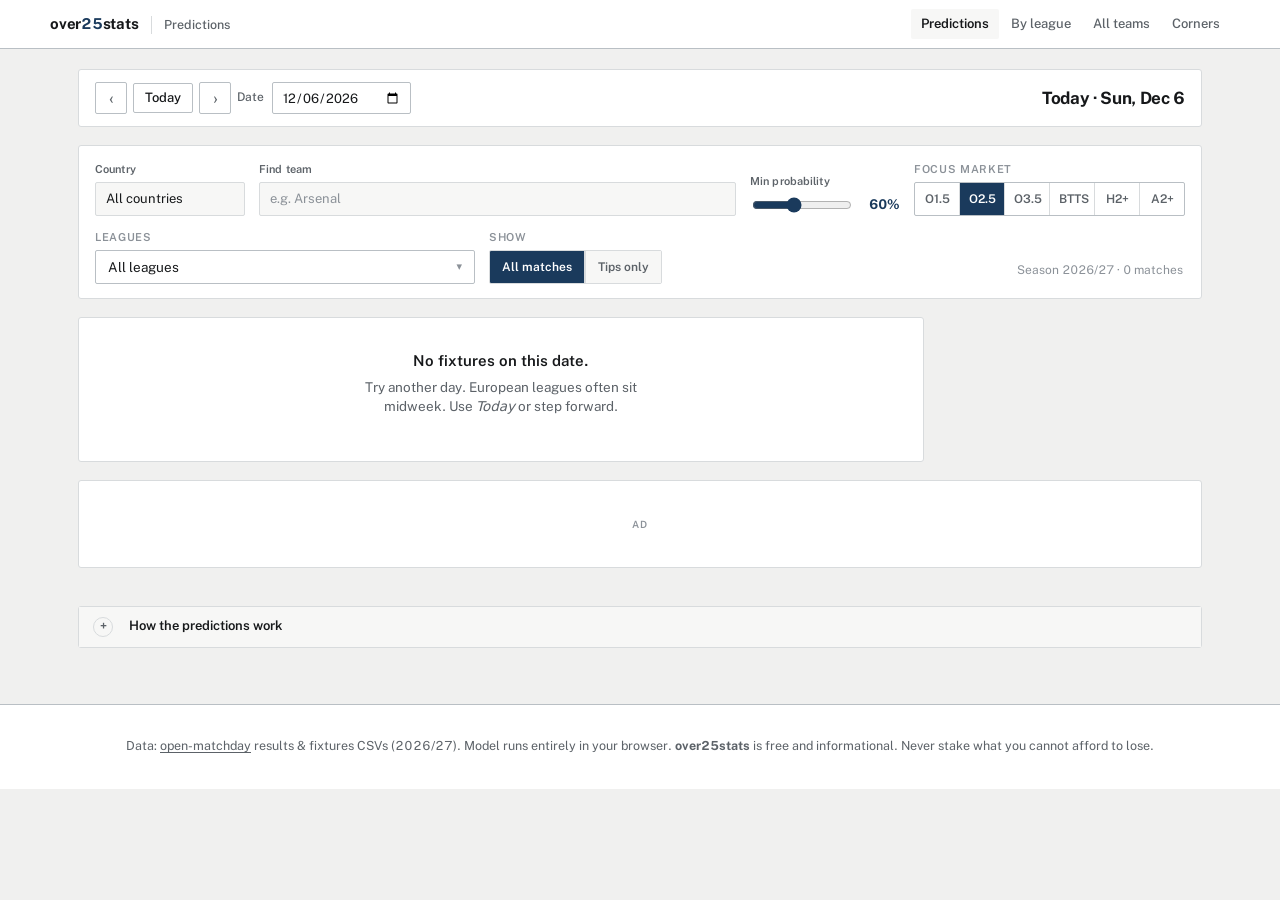
==== commit f1f239cf: "Add corner prediction page and match detail page for top-10 leagues - web/lib.js: add CORNER_LEAGUES" ====
--- a/web/index.html
+++ b/web/index.html
@@ -36,6 +36,7 @@
       <a href="index.html" class="is-here" aria-current="page">Predictions</a>
       <a href="leagues.html">By league</a>
       <a href="all.html">All teams</a>
+      <a href="corners.html">Corners</a>
     </nav>
   </div>
 </header>
--- a/web/styles.css
+++ b/web/styles.css
@@ -2045,3 +2045,618 @@
   font-size: 13px;
   padding: 12px 0;
 }
+
+/* ============================================================
+   Match detail page — centered hero + match cards + corners
+   ============================================================ */
+
+/* ---------- match hero (centered) ---------- */
+
+.match-hero {
+  background: var(--surface);
+  border: 1px solid var(--line);
+  border-radius: var(--radius);
+  padding: calc(var(--rail) + 4px) var(--rail) var(--rail);
+  margin: 10px 0 12px;
+  text-align: center;
+}
+.match-foot { text-align: center; }
+
+.match-hero-header {
+  display: flex;
+  align-items: center;
+  justify-content: center;
+  gap: 8px;
+  flex-wrap: wrap;
+  font-size: 12px;
+  color: var(--muted);
+  font-weight: 500;
+  padding-bottom: 10px;
+  border-bottom: 1px solid var(--line);
+}
+
+.match-meta {
+  display: flex;
+  align-items: center;
+  gap: 8px;
+  flex-wrap: wrap;
+  font-size: 12px;
+  color: var(--muted);
+  font-weight: 500;
+}
+
+.match-league { color: var(--ink-2); font-weight: 600; }
+
+.match-teams {
+  display: grid;
+  grid-template-columns: 1fr auto 1fr;
+  align-items: center;
+  gap: 12px;
+  margin: 14px 0 10px;
+}
+
+.mteam {
+  display: flex;
+  flex-direction: column;
+  gap: 3px;
+  min-width: 0;
+}
+
+.mteam-home { align-items: center; text-align: center; }
+.mteam-away { align-items: center; text-align: center; }
+
+.mteam-name {
+  display: inline-flex;
+  align-items: center;
+  justify-content: center;
+  gap: 8px;
+  font-size: clamp(17px, 3vw, 23px);
+  font-weight: 800;
+  color: var(--ink);
+  line-height: 1.15;
+}
+
+.mteam-away .mteam-name { flex-direction: row-reverse; }
+
+.mteam-name img { width: 26px; height: 26px; object-fit: contain; }
+
+.mteam-sub { font-size: 12px; color: var(--faint); font-weight: 500; }
+
+.match-vs {
+  font-size: 13px;
+  font-weight: 700;
+  color: var(--faint);
+  letter-spacing: 0.04em;
+}
+
+.match-xg {
+  display: flex;
+  align-items: baseline;
+  gap: 10px;
+  flex-wrap: wrap;
+  justify-content: center;
+  border-top: 1px solid var(--line);
+  padding-top: 10px;
+}
+
+.mxg-k {
+  font-size: 11px;
+  text-transform: uppercase;
+  letter-spacing: 0.06em;
+  color: var(--faint);
+  font-weight: 600;
+}
+
+.mxg-v {
+  font-size: 20px;
+  font-weight: 800;
+  color: var(--ink);
+  font-variant-numeric: tabular-nums;
+}
+
+.mxg-v i { font-style: normal; color: var(--faint); font-weight: 600; padding: 0 2px; }
+
+.mxg-total { font-size: 12px; color: var(--muted); }
+
+.match-ft {
+  display: flex;
+  align-items: baseline;
+  gap: 10px;
+  flex-wrap: wrap;
+  justify-content: center;
+  border-top: 1px solid var(--line);
+  padding-top: 10px;
+  margin-top: 10px;
+}
+
+.match-ft .ft-score { color: var(--navy); }
+
+.match-status.is-ft {
+  font-size: 10px;
+  font-weight: 800;
+  letter-spacing: 0.06em;
+  background: var(--navy);
+  color: var(--on-navy);
+  border-radius: var(--radius-sm);
+  padding: 2px 6px;
+}
+
+/* ---------- match grid ---------- */
+
+.match-grid {
+  display: grid;
+  grid-template-columns: 1fr;
+  gap: 12px;
+}
+
+/* ---------- match card ---------- */
+
+.mcard {
+  background: var(--surface);
+  border: 1px solid var(--line);
+  border-radius: var(--radius);
+  padding: var(--rail);
+}
+
+.mcard-title {
+  font-size: 15px;
+  font-weight: 700;
+  color: var(--ink);
+  margin: 0 0 10px;
+}
+
+.mcard-note {
+  font-size: 12px;
+  color: var(--muted);
+  line-height: 1.5;
+  margin: 8px 0 0;
+}
+
+.mcard-disclaimer {
+  color: var(--faint);
+  font-size: 11px;
+}
+
+/* ---------- market table ---------- */
+
+.mtable {
+  width: 100%;
+  border-collapse: collapse;
+  font-size: 13px;
+}
+
+.mtable thead th {
+  text-align: left;
+  font-size: 11px;
+  text-transform: uppercase;
+  letter-spacing: 0.06em;
+  color: var(--faint);
+  font-weight: 600;
+  padding: 6px 8px;
+  border-bottom: 1px solid var(--line);
+}
+
+.mtable thead th.num { text-align: right; }
+
+.mrow td {
+  padding: 7px 8px;
+  border-bottom: 1px solid var(--line-soft);
+  vertical-align: middle;
+}
+
+.mname { color: var(--ink); font-weight: 500; }
+
+.mprob { text-align: right; font-variant-numeric: tabular-nums; font-weight: 600; color: var(--navy); }
+
+.mfair { text-align: right; color: var(--muted); font-variant-numeric: tabular-nums; }
+
+.mbook { text-align: right; }
+
+.mres { text-align: center; font-weight: 700; font-size: 15px; }
+
+.mres.hit-yes { color: var(--navy); }
+.mres.hit-no { color: var(--faint); }
+.mres.muted { color: var(--faint); text-align: center; }
+
+/* ---------- 1X2 ---------- */
+
+.one-x-two {
+  display: flex;
+  gap: 8px;
+}
+
+.x2-row {
+  flex: 1;
+  display: flex;
+  align-items: baseline;
+  gap: 8px;
+  padding: 10px 12px;
+  background: var(--surface-2);
+  border-radius: var(--radius-sm);
+  border: 1px solid var(--line-soft);
+}
+
+.x2-label {
+  font-size: 13px;
+  font-weight: 600;
+  color: var(--ink-2);
+}
+
+.x2-p {
+  margin-left: auto;
+  font-size: 20px;
+  font-weight: 800;
+  color: var(--navy);
+  font-variant-numeric: tabular-nums;
+}
+
+.x2-p i { font-style: normal; color: var(--faint); font-weight: 600; font-size: 14px; }
+
+.x2-res {
+  font-size: 13px;
+  font-weight: 700;
+  color: var(--faint);
+}
+
+.x2-res.hit-yes { color: var(--navy); }
+.x2-res.hit-no { color: var(--faint); }
+
+/* ---------- scorelines ---------- */
+
+.scorelines {
+  display: flex;
+  flex-wrap: wrap;
+  gap: 8px;
+}
+
+.scoreline {
+  display: flex;
+  flex-direction: column;
+  align-items: center;
+  padding: 8px 14px;
+  background: var(--surface-2);
+  border: 1px solid var(--line-soft);
+  border-radius: var(--radius-sm);
+  min-width: 80px;
+}
+
+.scoreline.is-top {
+  background: var(--navy-soft);
+  border-color: var(--navy);
+}
+
+.sl-score {
+  font-size: 18px;
+  font-weight: 800;
+  color: var(--ink);
+  font-variant-numeric: tabular-nums;
+}
+
+.sl-p {
+  font-size: 12px;
+  color: var(--muted);
+  font-variant-numeric: tabular-nums;
+}
+
+.sl-p i { font-style: normal; color: var(--faint); font-weight: 600; }
+
+/* ---------- team card ---------- */
+
+.tcard {
+  display: flex;
+  flex-direction: column;
+  gap: 4px;
+  padding: 10px 12px;
+  background: var(--surface-2);
+  border: 1px solid var(--line-soft);
+  border-radius: var(--radius-sm);
+}
+
+.tcard-name {
+  font-size: 14px;
+  font-weight: 700;
+  color: var(--ink);
+}
+
+.tcard-line {
+  font-size: 12px;
+  color: var(--muted);
+  font-variant-numeric: tabular-nums;
+}
+
+.form-strip {
+  display: inline-flex;
+  gap: 2px;
+}
+
+.form-strip i {
+  width: 18px;
+  height: 18px;
+  display: inline-flex;
+  align-items: center;
+  justify-content: center;
+  border-radius: 2px;
+  font-size: 11px;
+  font-weight: 700;
+  color: var(--on-navy);
+}
+
+.form-strip i.w { background: var(--navy); }
+.form-strip i.d { background: var(--ink-2); color: var(--on-ink-2); }
+.form-strip i.l { background: var(--faint); color: var(--muted); }
+
+/* ---------- corner markets ---------- */
+
+.mcard-corners .match-xg {
+  justify-content: center;
+}
+
+/* ---------- page head ---------- */
+
+.page-head {
+  margin: 16px 0 8px;
+}
+
+.page-head h1 {
+  font-size: 22px;
+  font-weight: 800;
+  color: var(--ink);
+  margin: 0 0 6px;
+}
+
+.page-head p {
+  font-size: 14px;
+  color: var(--muted);
+  max-width: 640px;
+  line-height: 1.5;
+  margin: 0;
+}
+
+/* ---------- controls ---------- */
+
+.controls {
+  display: flex;
+  flex-wrap: wrap;
+  gap: 12px;
+  margin: 12px 0;
+  padding: 12px;
+  background: var(--surface);
+  border: 1px solid var(--line);
+  border-radius: var(--radius);
+}
+
+.controls-2 { flex-direction: row; }
+.controls-3 { flex-direction: row; }
+.controls-4 { flex-direction: row; }
+
+.field {
+  display: flex;
+  flex-direction: column;
+  gap: 4px;
+}
+
+.field-label {
+  font-size: 11px;
+  text-transform: uppercase;
+  letter-spacing: 0.06em;
+  color: var(--faint);
+  font-weight: 600;
+}
+
+.field input[type="search"],
+.field select {
+  font-family: inherit;
+  font-size: 13px;
+  padding: 6px 10px;
+  border: 1px solid var(--line);
+  border-radius: var(--radius-sm);
+  background: var(--surface-2);
+  color: var(--ink);
+  min-width: 140px;
+}
+
+.segmented {
+  display: inline-flex;
+  border: 1px solid var(--line);
+  border-radius: var(--radius-sm);
+  overflow: hidden;
+}
+
+.segmented button {
+  padding: 5px 12px;
+  font-family: inherit;
+  font-size: 12px;
+  font-weight: 600;
+  color: var(--muted);
+  background: var(--surface-2);
+  border: 0;
+  border-right: 1px solid var(--line);
+  cursor: pointer;
+  transition: background 0.12s, color 0.12s;
+}
+
+.segmented button:last-child { border-right: 0; }
+
+.segmented button.is-on {
+  background: var(--navy);
+  color: var(--on-navy);
+}
+
+/* ---------- corner table ---------- */
+
+.corner-league {
+  margin-bottom: 20px;
+}
+
+.corner-league-head {
+  display: flex;
+  align-items: baseline;
+  justify-content: space-between;
+  gap: 12px;
+  padding: 8px 4px 10px;
+  border-bottom: 2px solid var(--navy);
+  margin-bottom: 4px;
+}
+
+.corner-league-title {
+  font-size: 17px;
+  font-weight: 800;
+  color: var(--ink);
+  margin: 0;
+}
+
+.corner-league-meta {
+  font-size: 12px;
+  color: var(--muted);
+  font-variant-numeric: tabular-nums;
+}
+
+.corner-table {
+  width: 100%;
+  border-collapse: collapse;
+  font-size: 13px;
+}
+
+.corner-table thead th {
+  text-align: left;
+  font-size: 11px;
+  text-transform: uppercase;
+  letter-spacing: 0.06em;
+  color: var(--faint);
+  font-weight: 600;
+  padding: 6px 10px;
+  border-bottom: 1px solid var(--line);
+}
+
+.corner-table thead th.num { text-align: right; }
+
+.corner-th-teams { width: 50%; }
+.corner-th-date { width: 25%; }
+
+.corner-row td {
+  padding: 8px 10px;
+  border-bottom: 1px solid var(--line-soft);
+  vertical-align: middle;
+}
+
+.corner-row tr:last-child td { border-bottom: 0; }
+
+.corner-teams {
+  display: flex;
+  align-items: center;
+  gap: 8px;
+  color: var(--ink);
+  font-weight: 600;
+}
+
+.corner-home { color: var(--navy); }
+
+.corner-vs {
+  color: var(--faint);
+  font-weight: 700;
+  font-size: 12px;
+}
+
+.corner-away { color: var(--ink-2); }
+
+.corner-date {
+  color: var(--muted);
+  font-size: 12px;
+  font-variant-numeric: tabular-nums;
+}
+
+.corner-time {
+  color: var(--faint);
+  margin-left: 4px;
+}
+
+.corner-o75,
+.corner-o85 {
+  text-align: right;
+  font-weight: 700;
+  font-variant-numeric: tabular-nums;
+}
+
+.corner-o75 { color: var(--navy); }
+.corner-o85 { color: var(--ink-2); }
+
+/* ---------- method panel ---------- */
+
+.method {
+  margin-top: 20px;
+  border: 1px solid var(--line);
+  border-radius: var(--radius);
+  padding: 0;
+}
+
+.method summary {
+  padding: 10px 14px;
+  font-size: 13px;
+  font-weight: 600;
+  color: var(--ink);
+  cursor: pointer;
+  background: var(--surface-2);
+  list-style: none;
+  display: flex;
+  align-items: center;
+  gap: 8px;
+}
+
+.method summary::-webkit-details-marker { display: none; }
+
+.method summary::before {
+  content: "+";
+  display: inline-flex;
+  align-items: center;
+  justify-content: center;
+  width: 18px;
+  height: 18px;
+  border: 1px solid var(--line);
+  border-radius: 50%;
+  font-size: 12px;
+  font-weight: 700;
+  color: var(--muted);
+  transition: transform 0.15s;
+}
+
+.method[open] summary::before { transform: rotate(45deg); }
+
+.method summary:hover { background: var(--surface); }
+
+.method-body {
+  padding: 12px 14px 14px;
+  font-size: 13px;
+  color: var(--muted);
+  line-height: 1.6;
+}
+
+.method-body p { margin: 0 0 8px; }
+.method-body p:last-child { margin-bottom: 0; }
+
+/* ---------- page-corners body ---------- */
+
+.page-corners .page-head h1 {
+  color: var(--navy);
+}
+
+/* ---------- preview sizing ---------- */
+
+.page-corners {
+  min-height: 600px;
+}
+
+@media (max-width: 640px) {
+  .match-teams {
+    grid-template-columns: 1fr;
+    gap: 6px;
+  }
+  .mteam-away { text-align: center; }
+  .match-vs { transform: rotate(90deg); margin: 2px 0; }
+  .one-x-two { flex-direction: column; }
+  .x2-row { flex-direction: column; align-items: stretch; gap: 2px; }
+  .x2-label { font-size: 11px; }
+  .x2-p { margin-left: 0; font-size: 16px; }
+  .scorelines { flex-direction: column; }
+  .corner-teams { flex-wrap: wrap; }
+}
+
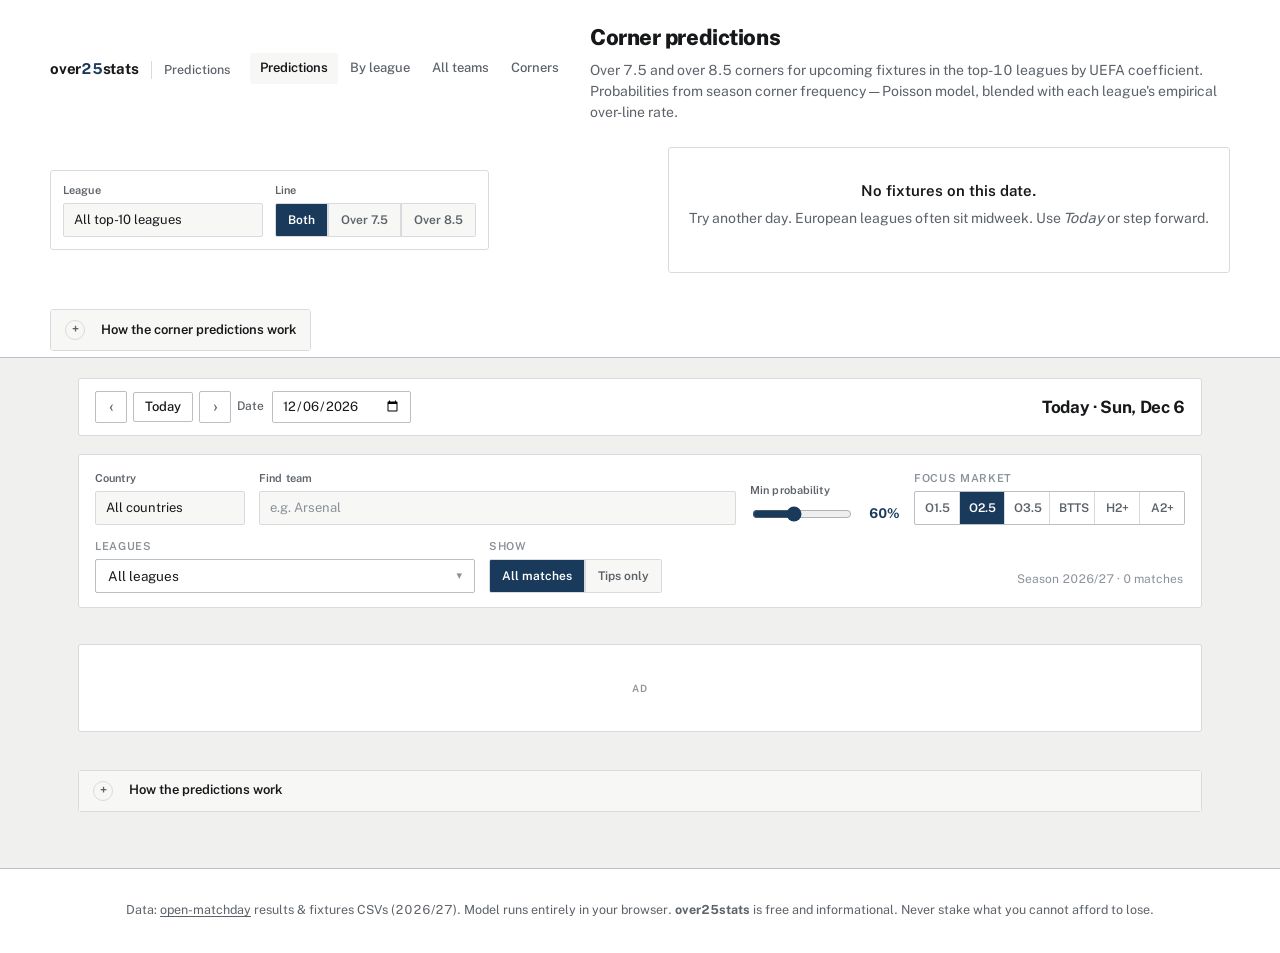
==== commit b0bdac17: "fix: restore corner prediction build and page wiring, center match fixture header/table - Rebuild co" ====
--- a/web/index.html
+++ b/web/index.html
@@ -38,6 +38,59 @@
       <a href="all.html">All teams</a>
       <a href="corners.html">Corners</a>
     </nav>
+  <section class="page-head">
+    <h1>Corner predictions</h1>
+    <p>Over 7.5 and over 8.5 corners for upcoming fixtures in the top-10 leagues by UEFA coefficient. Probabilities from season corner frequency — Poisson model, blended with each league's empirical over-line rate.</p>
+  </section>
+
+  <section class="controls controls-2" aria-label="Filters">
+    <div class="field">
+      <label for="league-filter">League</label>
+      <select id="league-filter">
+        <option value="all">All top-10 leagues</option>
+      </select>
+    </div>
+    <div class="field">
+      <label for="line-filter">Line</label>
+      <div class="segmented" role="radiogroup" aria-labelledby="line-filter" data-group="line">
+        <button type="button" role="radio" aria-checked="true" data-line="both" class="is-on">Both</button>
+        <button type="button" role="radio" aria-checked="false" data-line="o75">Over 7.5</button>
+        <button type="button" role="radio" aria-checked="false" data-line="o85">Over 8.5</button>
+      </div>
+    </div>
+  </section>
+
+  <div id="board" aria-live="polite">
+    <div class="state" id="state-loading" hidden>
+      <p class="state-title">Loading fixtures…</p>
+      <div class="skeleton" aria-hidden="true">
+        <span></span><span></span><span></span><span></span><span></span><span></span>
+      </div>
+    </div>
+
+    <div class="state" id="state-empty" hidden>
+      <p class="state-title">No upcoming fixtures for the selected filter.</p>
+      <p class="state-body">Try a different league or line.</p>
+    </div>
+
+    <div class="state" id="state-error" hidden>
+      <p class="state-title">Could not load corner data.</p>
+      <p class="state-body" id="error-detail"></p>
+      <button type="button" class="btn" id="retry-btn">Retry</button>
+    </div>
+
+    <div id="sections" hidden></div>
+  </div>
+
+  <details class="method" id="method-corners">
+    <summary>How the corner predictions work</summary>
+    <div class="method-body">
+      <p>Each team's home and away corner rates (corners earned and conceded per match) are computed from finished results in the <b>open-matchday</b> CSV data, with a shrinkage prior (k=4) so early-season samples do not over-react.</p>
+      <p>Expected total corners for a fixture = <b>league mean corners × (home rate + away rate) ÷ 2</b>, adjusted by pace (last-5 average corners per game) and team game-width and low-corner frequency.  A <b>Poisson distribution</b> converts the expected total into P(over 7.5) and P(over 8.5).</p>
+      <p>Corners arrive in clusters, so the variance is higher than a plain Poisson assumes.  We partially compensate by blending with each league's empirical over-line rate weighted by team sample size.  Academic work (Yip et al., 2021) models the clustering explicitly with a compound Poisson; the multiplicative + empirical blend is the standard practical approach.</p>
+      <p>Only the <b>top-10 leagues by UEFA association coefficient</b> are shown, and only fixtures without a recorded result yet (i.e. upcoming). Probabilities are informational, not betting advice.</p>
+    </div>
+  </details>
   </div>
 </header>
 
@@ -194,6 +247,7 @@
 <div class="sr-live" id="live" role="status" aria-live="polite"></div>
 <script src="lib.js"></script>
 <script src="predict.js"></script>
+<script src="corners.js"></script>
 <script src="today.js"></script>
 </body>
 </html>
--- a/web/styles.css
+++ b/web/styles.css
@@ -622,6 +622,165 @@
 .state-body {
   margin: 0 0 12px;
   color: var(--muted);
+}
+
+/* ---------- match page ---------- */
+
+.page-match .match-hero {
+  background: var(--surface);
+  border: 1px solid var(--line);
+  border-radius: var(--radius);
+  padding: 22px 20px;
+  text-align: center;
+}
+
+.page-match .match-hero-teams {
+  display: flex;
+  flex-direction: column;
+  align-items: center;
+  gap: 4px;
+}
+
+.page-match .match-hero-teams .teams {
+  display: flex;
+  align-items: center;
+  justify-content: center;
+  gap: 10px;
+  width: 100%;
+}
+
+.page-match .match-hero-teams .team {
+  flex: 1;
+  min-width: 0;
+  max-width: 420px;
+  display: flex;
+  flex-direction: column;
+  align-items: center;
+  gap: 2px;
+}
+
+.page-match .match-hero-teams .team-name {
+  font-size: 19px;
+  font-weight: 700;
+  letter-spacing: -0.01em;
+  color: var(--ink);
+  word-break: break-word;
+}
+
+.page-match .match-hero-teams .team-rank {
+  font-size: 12px;
+  color: var(--faint);
+}
+
+.page-match .match-hero-teams .team-meta {
+  font-size: 12.5px;
+  color: var(--muted);
+}
+
+.page-match .match-hero-teams .vs {
+  font-size: 12px;
+  font-weight: 700;
+  color: var(--faint);
+  letter-spacing: 0.08em;
+  padding: 4px 0;
+}
+
+.page-match .match-hero-meta {
+  margin-top: 14px;
+  display: flex;
+  flex-wrap: wrap;
+  align-items: center;
+  justify-content: center;
+  gap: 8px 18px;
+  font-size: 13px;
+  color: var(--muted);
+}
+
+.page-match .match-hero-meta .meta-item {
+  display: inline-flex;
+  align-items: center;
+  gap: 5px;
+}
+
+.page-match .match-hero-meta .meta-item .k {
+  font-size: 11px;
+  font-weight: 600;
+  text-transform: uppercase;
+  letter-spacing: 0.03em;
+  color: var(--faint);
+}
+
+.page-match #match-root {
+  width: 100%;
+}
+
+.page-match .match-root .match-section {
+  margin-top: 6px;
+}
+
+.page-match .match-table {
+  width: 100%;
+  border-collapse: collapse;
+  font-size: 13.5px;
+}
+
+.page-match .match-table th,
+.page-match .match-table td {
+  text-align: left;
+  padding: 10px 12px;
+  border-bottom: 1px solid var(--line);
+  vertical-align: middle;
+}
+
+.page-match .match-table thead th {
+  font-size: 11px;
+  font-weight: 600;
+  text-transform: uppercase;
+  letter-spacing: 0.03em;
+  color: var(--faint);
+  background: var(--surface-2);
+  border-bottom: 1px solid var(--line-strong);
+}
+
+.page-match .match-table tbody tr:last-child td {
+  border-bottom: 0;
+}
+
+.page-match .match-table tbody tr:hover {
+  background: var(--row-hover);
+}
+
+.page-match .match-table .num {
+  text-align: right;
+  font-variant-numeric: tabular-nums;
+}
+
+.page-match .match-table .market-pill {
+  display: inline-block;
+  padding: 1px 7px;
+  border-radius: 9999px;
+  background: var(--navy-soft);
+  color: var(--navy);
+  font-weight: 600;
+  font-size: 12px;
+}
+
+.page-match .match-table .tip {
+  font-weight: 700;
+  color: var(--navy);
+}
+
+.page-match .match-table .team-name {
+  font-weight: 600;
+}
+
+.page-match .match-table .corner-row td {
+  text-align: center;
+}
+
+.page-match .match-table .corner-row .num {
+  text-align: center;
+}
   font-size: 13.5px;
   max-width: 42ch;
   margin-left: auto;
@@ -2660,3 +2819,56 @@
   .corner-teams { flex-wrap: wrap; }
 }
 
+/* ---------- match detail page ---------- */
+
+.page-match .site-header-inner {
+  max-width: var(--page);
+  margin: 0 auto;
+}
+
+.page-match main {
+  min-width: 0;
+}
+
+.page-match #match-root {
+  max-width: 720px;
+  margin: 0 auto;
+  padding: 16px var(--rail);
+}
+
+.page-match .match-hero {
+  text-align: center;
+}
+
+.page-match .match-hero-header {
+  justify-content: center;
+}
+
+.page-match .mcard {
+  text-align: left;
+}
+
+.page-match .mcard-title {
+  text-align: center;
+}
+
+.page-match .mtable {
+  margin: 0 auto;
+}
+
+.page-match .mtable thead th {
+  text-align: center;
+}
+
+.page-match .mtable thead th.num {
+  text-align: center;
+}
+
+.page-match .mrow td {
+  text-align: center;
+}
+
+.page-match .mrow td.mname {
+  text-align: left;
+}
+
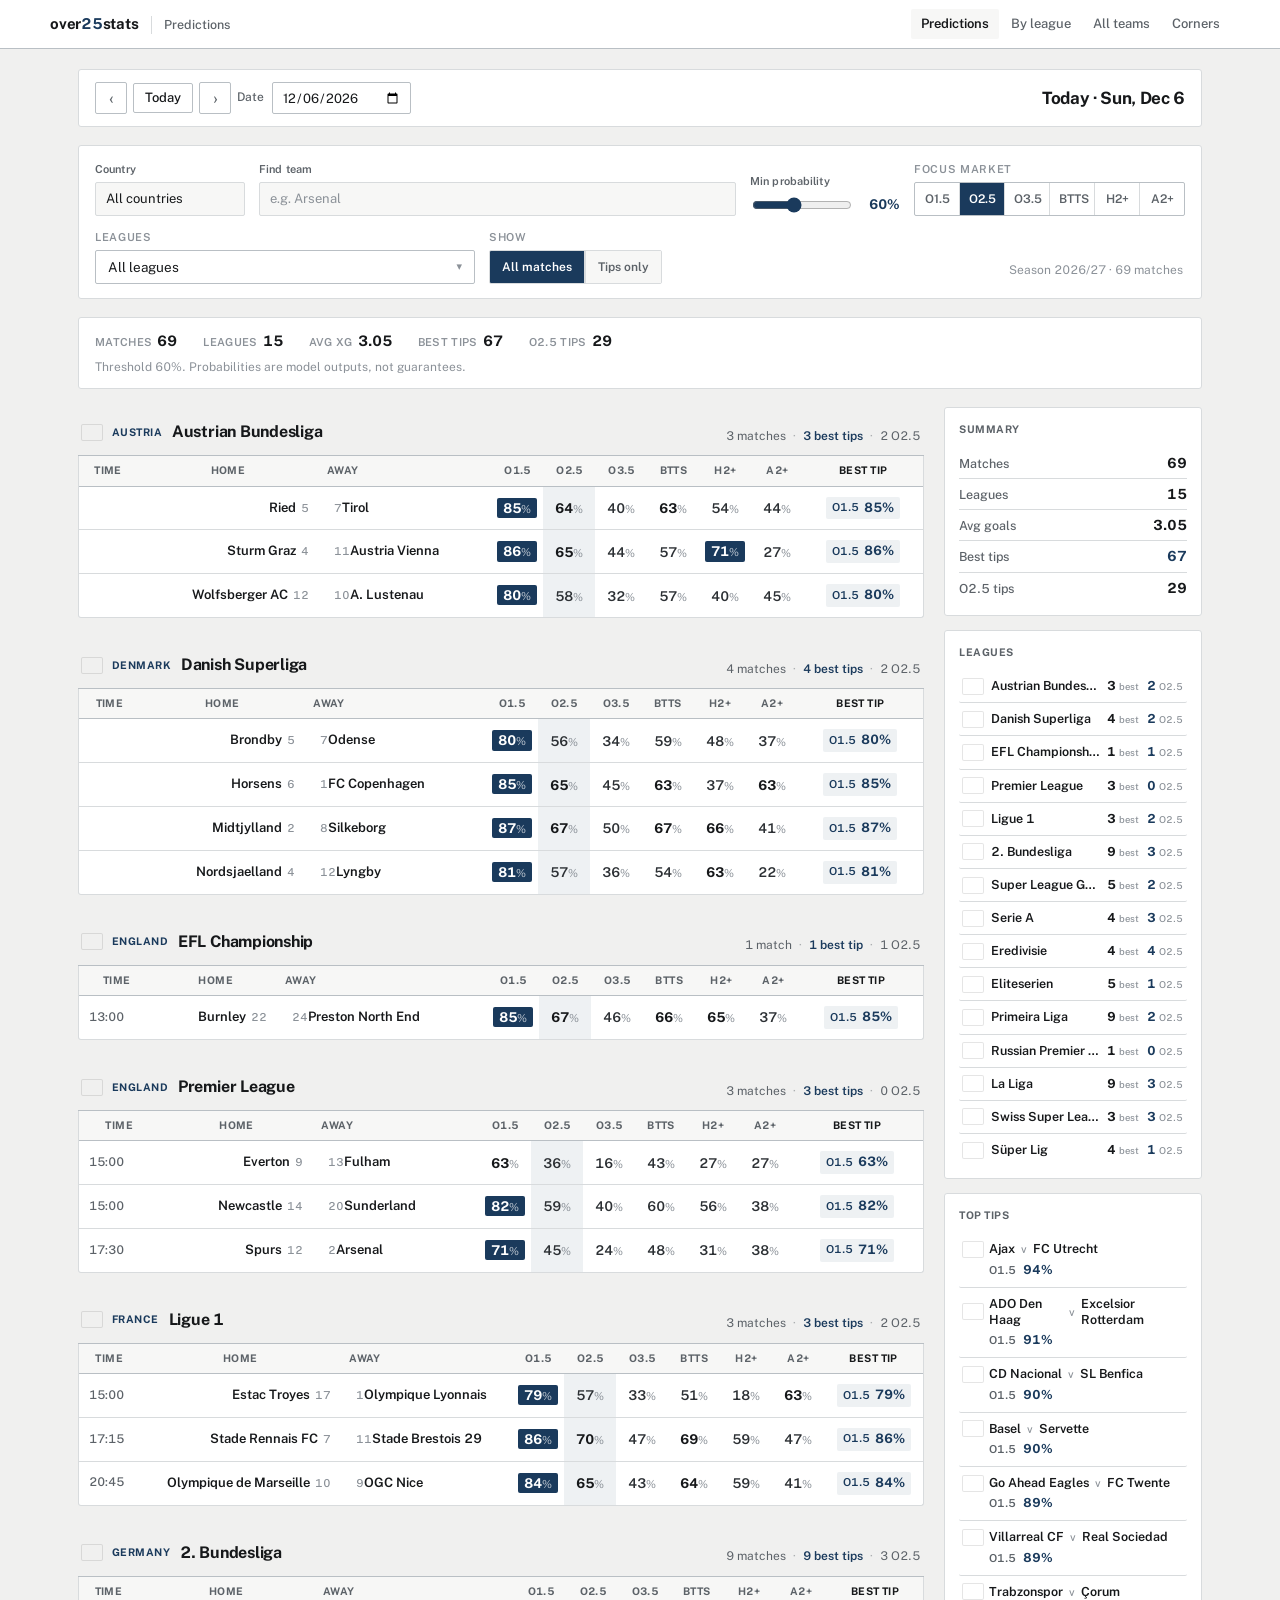
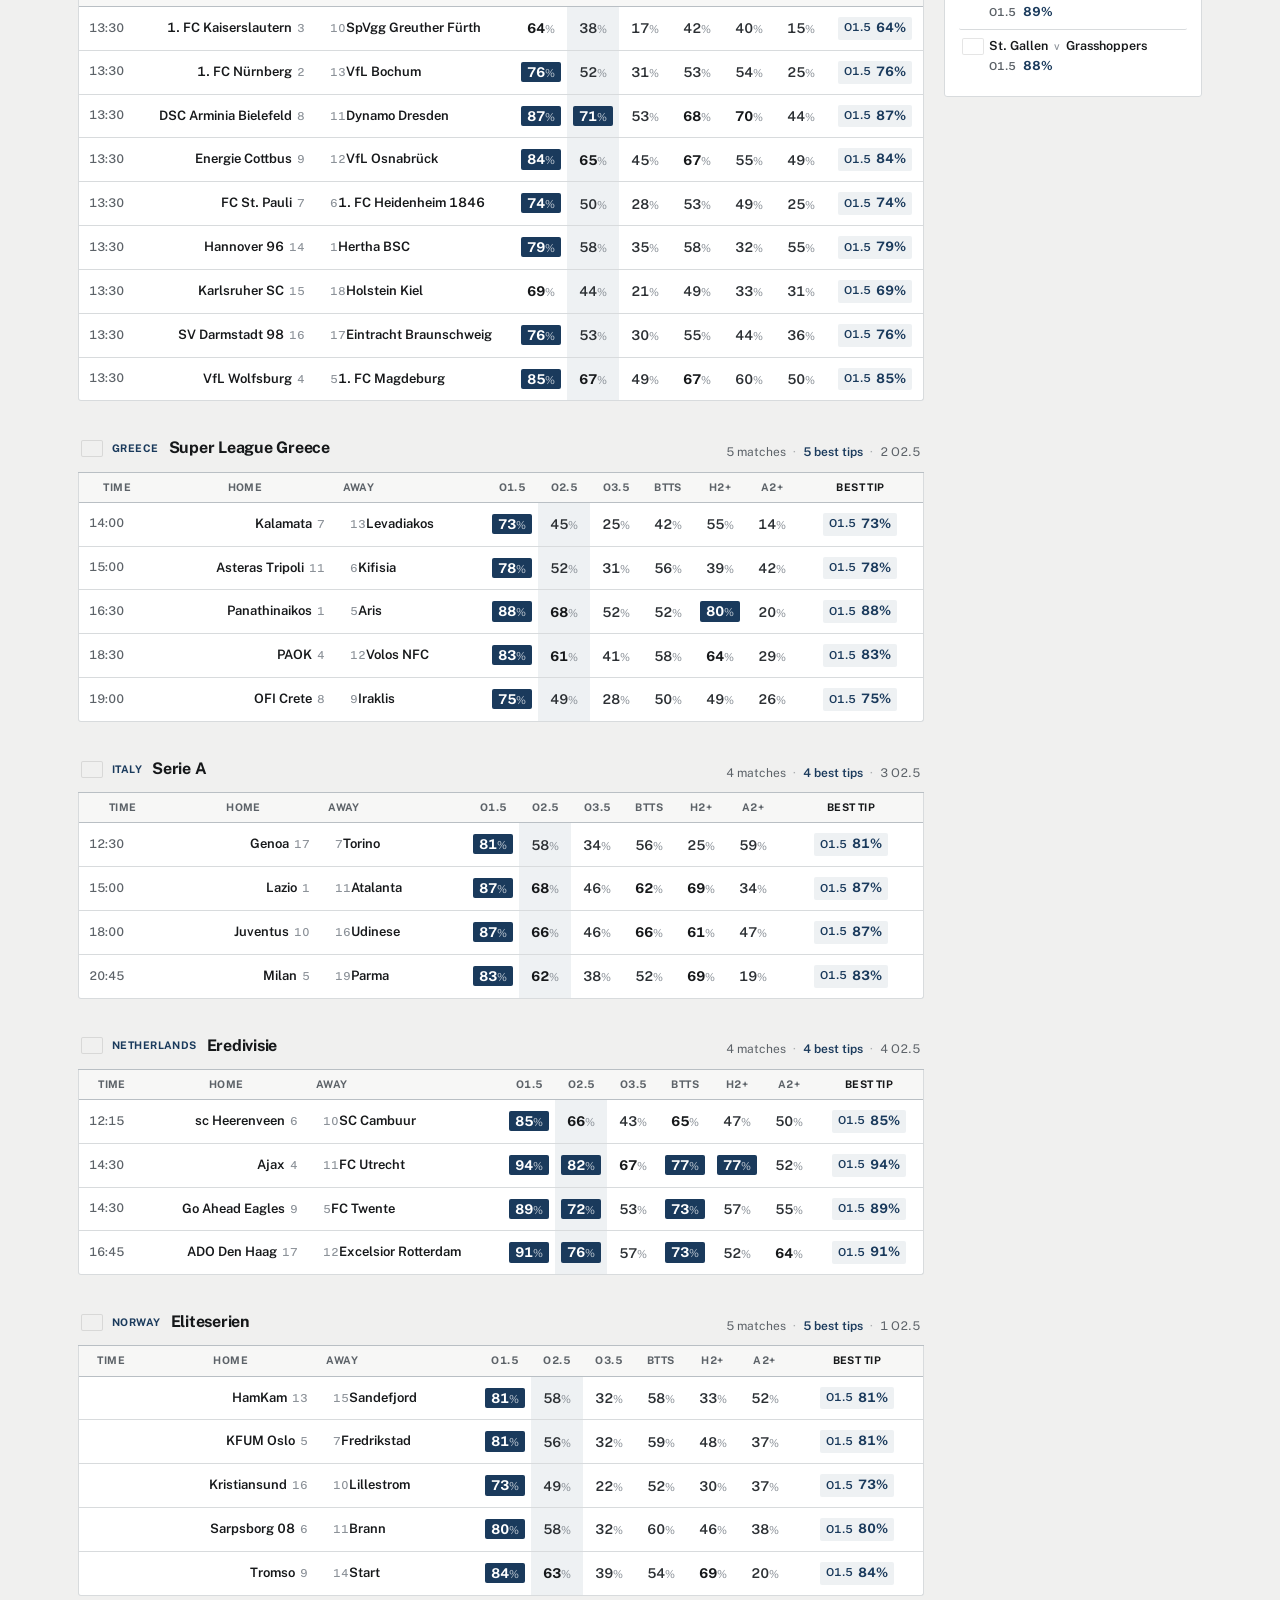
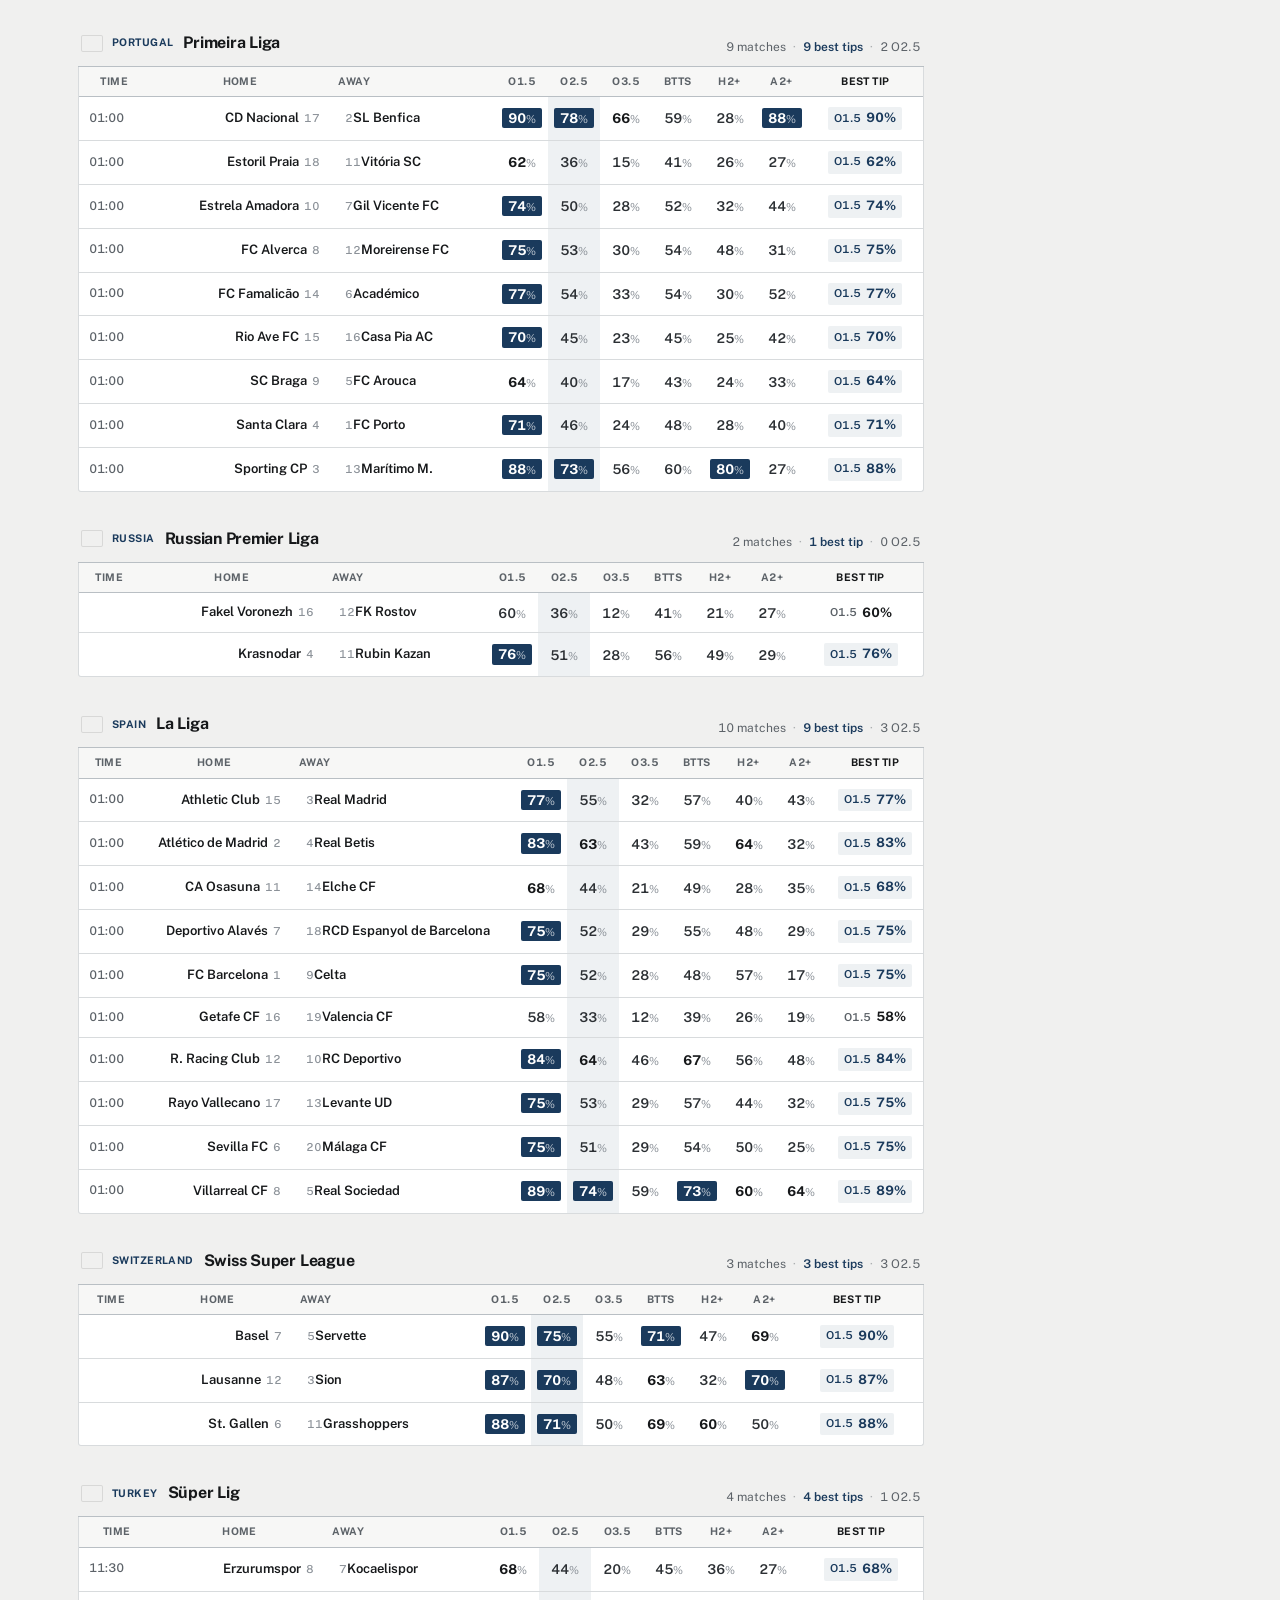
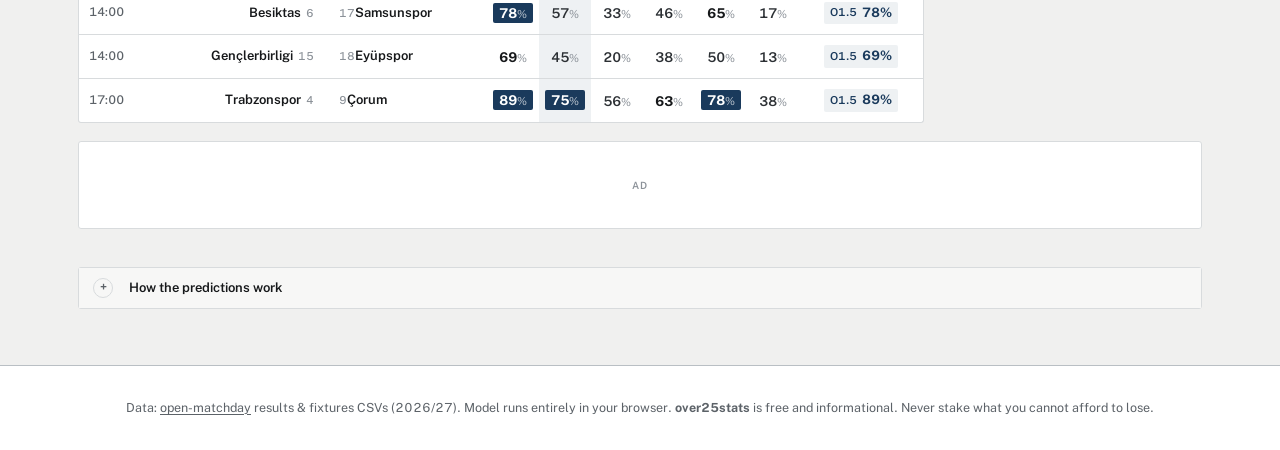
==== commit d8f7d4ad: "Fix corner model, corner page scope, and the blank match page The corner page was publishing 90%+ ov" ====
--- a/web/index.html
+++ b/web/index.html
@@ -8,7 +8,7 @@
 <link rel="preconnect" href="https://fonts.googleapis.com">
 <link rel="preconnect" href="https://fonts.gstatic.com" crossorigin>
 <link href="https://fonts.googleapis.com/css2?family=Public+Sans:wght@400;500;600;700;800&display=swap" rel="stylesheet">
-<link rel="stylesheet" href="styles.css">
+<link rel="stylesheet" href="styles.css?v=5">
 </head>
 <body class="page-today">
 <!--
@@ -38,59 +38,6 @@
       <a href="all.html">All teams</a>
       <a href="corners.html">Corners</a>
     </nav>
-  <section class="page-head">
-    <h1>Corner predictions</h1>
-    <p>Over 7.5 and over 8.5 corners for upcoming fixtures in the top-10 leagues by UEFA coefficient. Probabilities from season corner frequency — Poisson model, blended with each league's empirical over-line rate.</p>
-  </section>
-
-  <section class="controls controls-2" aria-label="Filters">
-    <div class="field">
-      <label for="league-filter">League</label>
-      <select id="league-filter">
-        <option value="all">All top-10 leagues</option>
-      </select>
-    </div>
-    <div class="field">
-      <label for="line-filter">Line</label>
-      <div class="segmented" role="radiogroup" aria-labelledby="line-filter" data-group="line">
-        <button type="button" role="radio" aria-checked="true" data-line="both" class="is-on">Both</button>
-        <button type="button" role="radio" aria-checked="false" data-line="o75">Over 7.5</button>
-        <button type="button" role="radio" aria-checked="false" data-line="o85">Over 8.5</button>
-      </div>
-    </div>
-  </section>
-
-  <div id="board" aria-live="polite">
-    <div class="state" id="state-loading" hidden>
-      <p class="state-title">Loading fixtures…</p>
-      <div class="skeleton" aria-hidden="true">
-        <span></span><span></span><span></span><span></span><span></span><span></span>
-      </div>
-    </div>
-
-    <div class="state" id="state-empty" hidden>
-      <p class="state-title">No upcoming fixtures for the selected filter.</p>
-      <p class="state-body">Try a different league or line.</p>
-    </div>
-
-    <div class="state" id="state-error" hidden>
-      <p class="state-title">Could not load corner data.</p>
-      <p class="state-body" id="error-detail"></p>
-      <button type="button" class="btn" id="retry-btn">Retry</button>
-    </div>
-
-    <div id="sections" hidden></div>
-  </div>
-
-  <details class="method" id="method-corners">
-    <summary>How the corner predictions work</summary>
-    <div class="method-body">
-      <p>Each team's home and away corner rates (corners earned and conceded per match) are computed from finished results in the <b>open-matchday</b> CSV data, with a shrinkage prior (k=4) so early-season samples do not over-react.</p>
-      <p>Expected total corners for a fixture = <b>league mean corners × (home rate + away rate) ÷ 2</b>, adjusted by pace (last-5 average corners per game) and team game-width and low-corner frequency.  A <b>Poisson distribution</b> converts the expected total into P(over 7.5) and P(over 8.5).</p>
-      <p>Corners arrive in clusters, so the variance is higher than a plain Poisson assumes.  We partially compensate by blending with each league's empirical over-line rate weighted by team sample size.  Academic work (Yip et al., 2021) models the clustering explicitly with a compound Poisson; the multiplicative + empirical blend is the standard practical approach.</p>
-      <p>Only the <b>top-10 leagues by UEFA association coefficient</b> are shown, and only fixtures without a recorded result yet (i.e. upcoming). Probabilities are informational, not betting advice.</p>
-    </div>
-  </details>
   </div>
 </header>
 
@@ -247,7 +194,6 @@
 <div class="sr-live" id="live" role="status" aria-live="polite"></div>
 <script src="lib.js"></script>
 <script src="predict.js"></script>
-<script src="corners.js"></script>
 <script src="today.js"></script>
 </body>
 </html>
--- a/web/styles.css
+++ b/web/styles.css
@@ -2298,6 +2298,20 @@
   padding-top: 10px;
 }
 
+/* hero info strips sit on the same centred axis as the team names:
+   label | value | note in the same 1fr auto 1fr rhythm as .match-teams */
+.match-hero .match-xg {
+  display: grid;
+  grid-template-columns: 1fr auto 1fr;
+  align-items: baseline;
+  justify-items: center;
+  gap: 8px;
+  text-align: center;
+}
+
+.match-hero .match-xg .mxg-k { justify-self: end; }
+.match-hero .match-xg .mxg-total { justify-self: start; }
+
 .mxg-k {
   font-size: 11px;
   text-transform: uppercase;
@@ -2546,6 +2560,8 @@
 
 /* ---------- corner markets ---------- */
 
+.page-match .mcard .match-xg { justify-content: space-between; }
+
 .mcard-corners .match-xg {
   justify-content: center;
 }
@@ -2672,6 +2688,7 @@
 
 .corner-table {
   width: 100%;
+  table-layout: fixed;
   border-collapse: collapse;
   font-size: 13px;
 }
@@ -2689,8 +2706,9 @@
 
 .corner-table thead th.num { text-align: right; }
 
-.corner-th-teams { width: 50%; }
-.corner-th-date { width: 25%; }
+.corner-th-teams { width: 40%; }
+.corner-th-date { width: 22%; }
+.corner-th-full { display: inline; }
 
 .corner-row td {
   padding: 8px 10px;
@@ -2698,7 +2716,7 @@
   vertical-align: middle;
 }
 
-.corner-row tr:last-child td { border-bottom: 0; }
+.corner-row:last-child td { border-bottom: 0; }
 
 .corner-teams {
   display: flex;
@@ -2738,6 +2756,13 @@
 
 .corner-o75 { color: var(--navy); }
 .corner-o85 { color: var(--ink-2); }
+
+.corner-exp {
+  text-align: right;
+  color: var(--muted);
+  font-weight: 600;
+  font-variant-numeric: tabular-nums;
+}
 
 /* ---------- method panel ---------- */
 
@@ -2817,6 +2842,11 @@
   .x2-p { margin-left: 0; font-size: 16px; }
   .scorelines { flex-direction: column; }
   .corner-teams { flex-wrap: wrap; }
+  .corner-table thead th { font-size: 10px; letter-spacing: 0.03em; padding: 6px 4px; }
+  .corner-row td { padding: 8px 4px; }
+  .corner-th-date { width: 28%; }
+  .corner-date { font-size: 11px; }
+  .corner-th-full { display: none; }
 }
 
 /* ---------- match detail page ---------- */
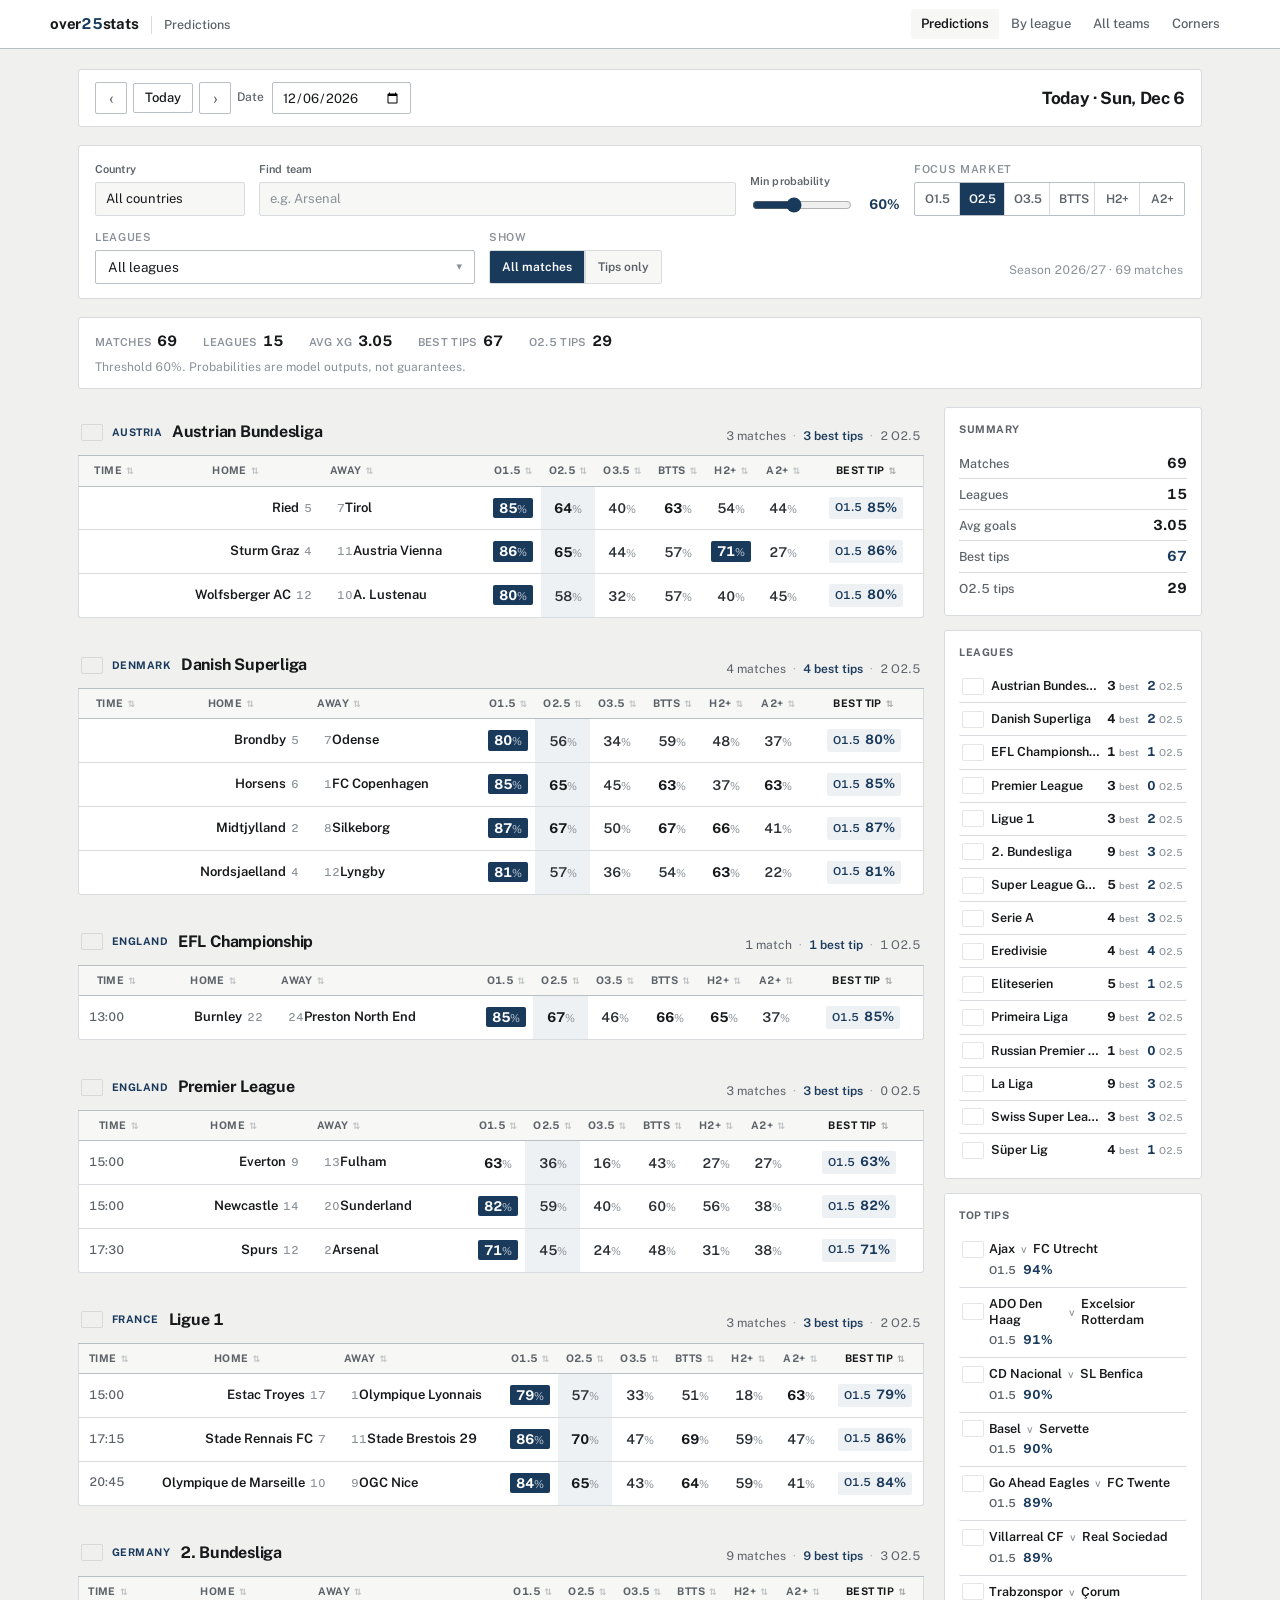
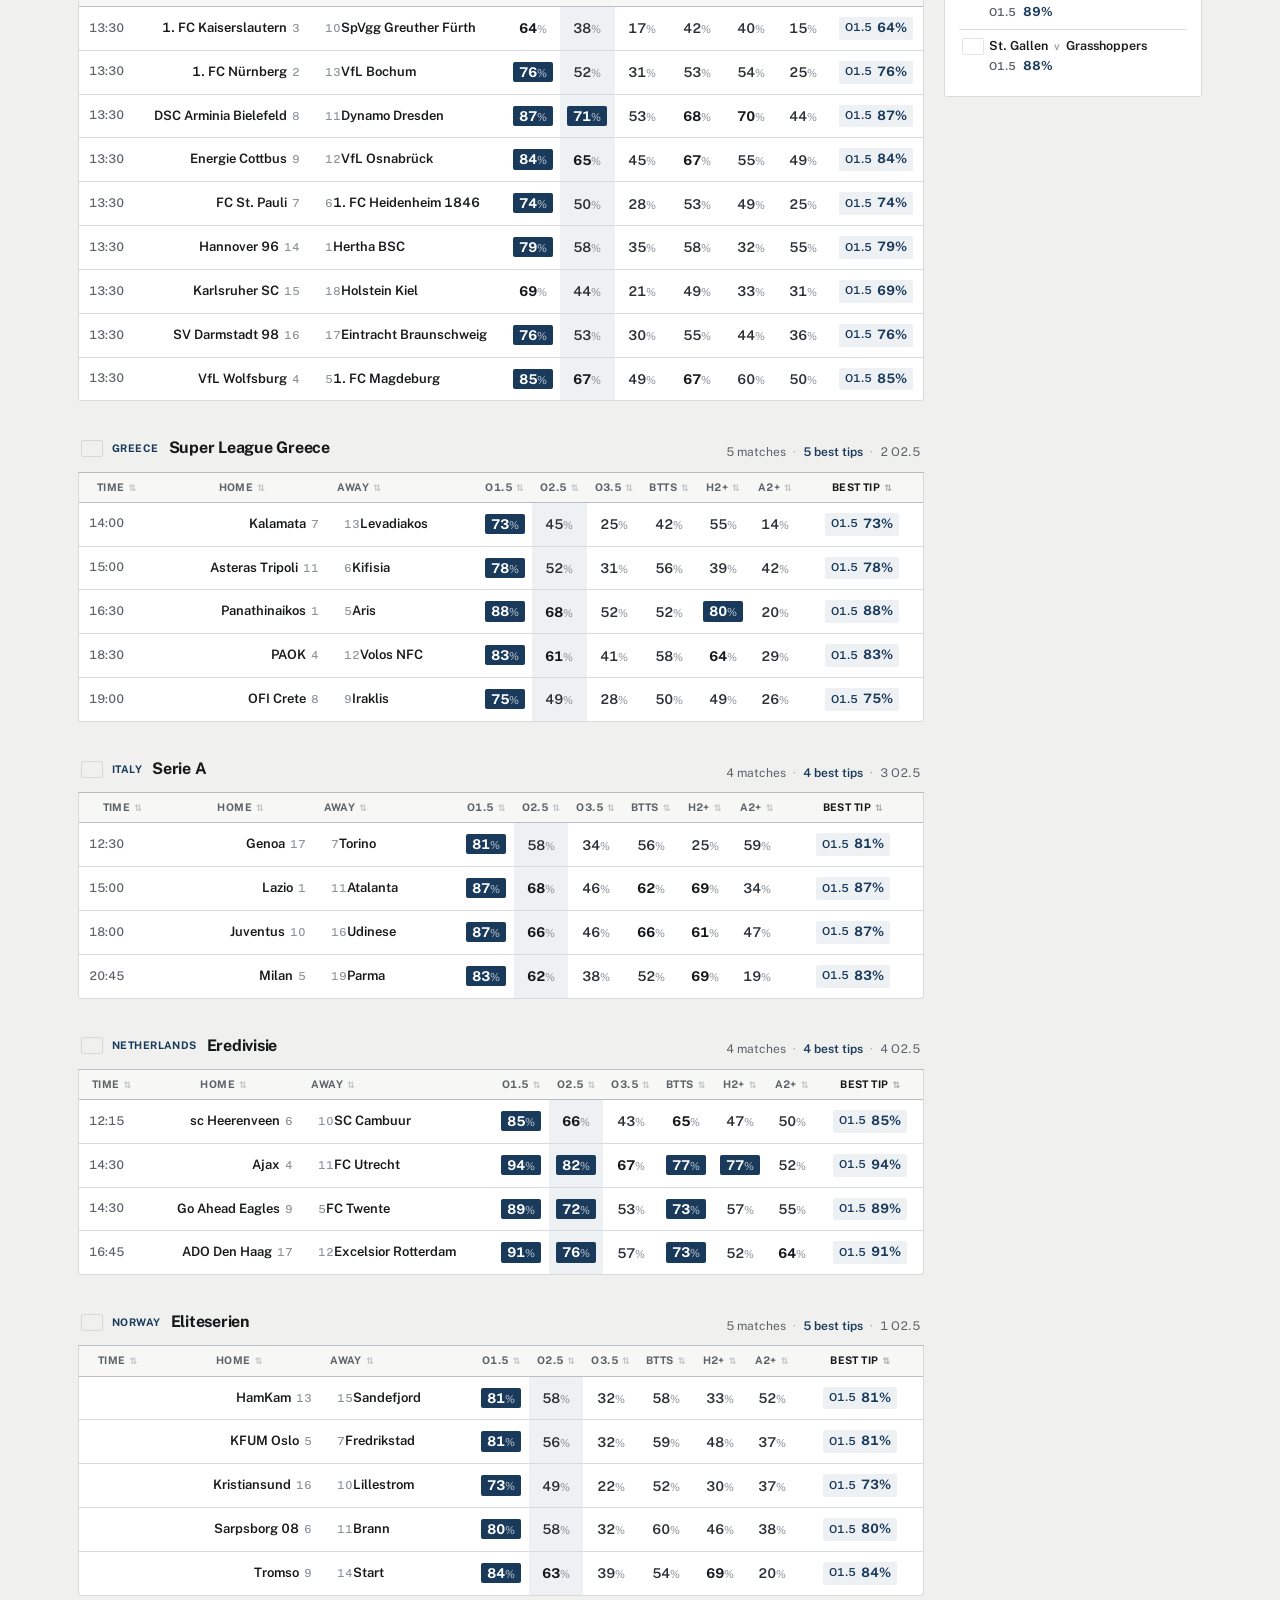
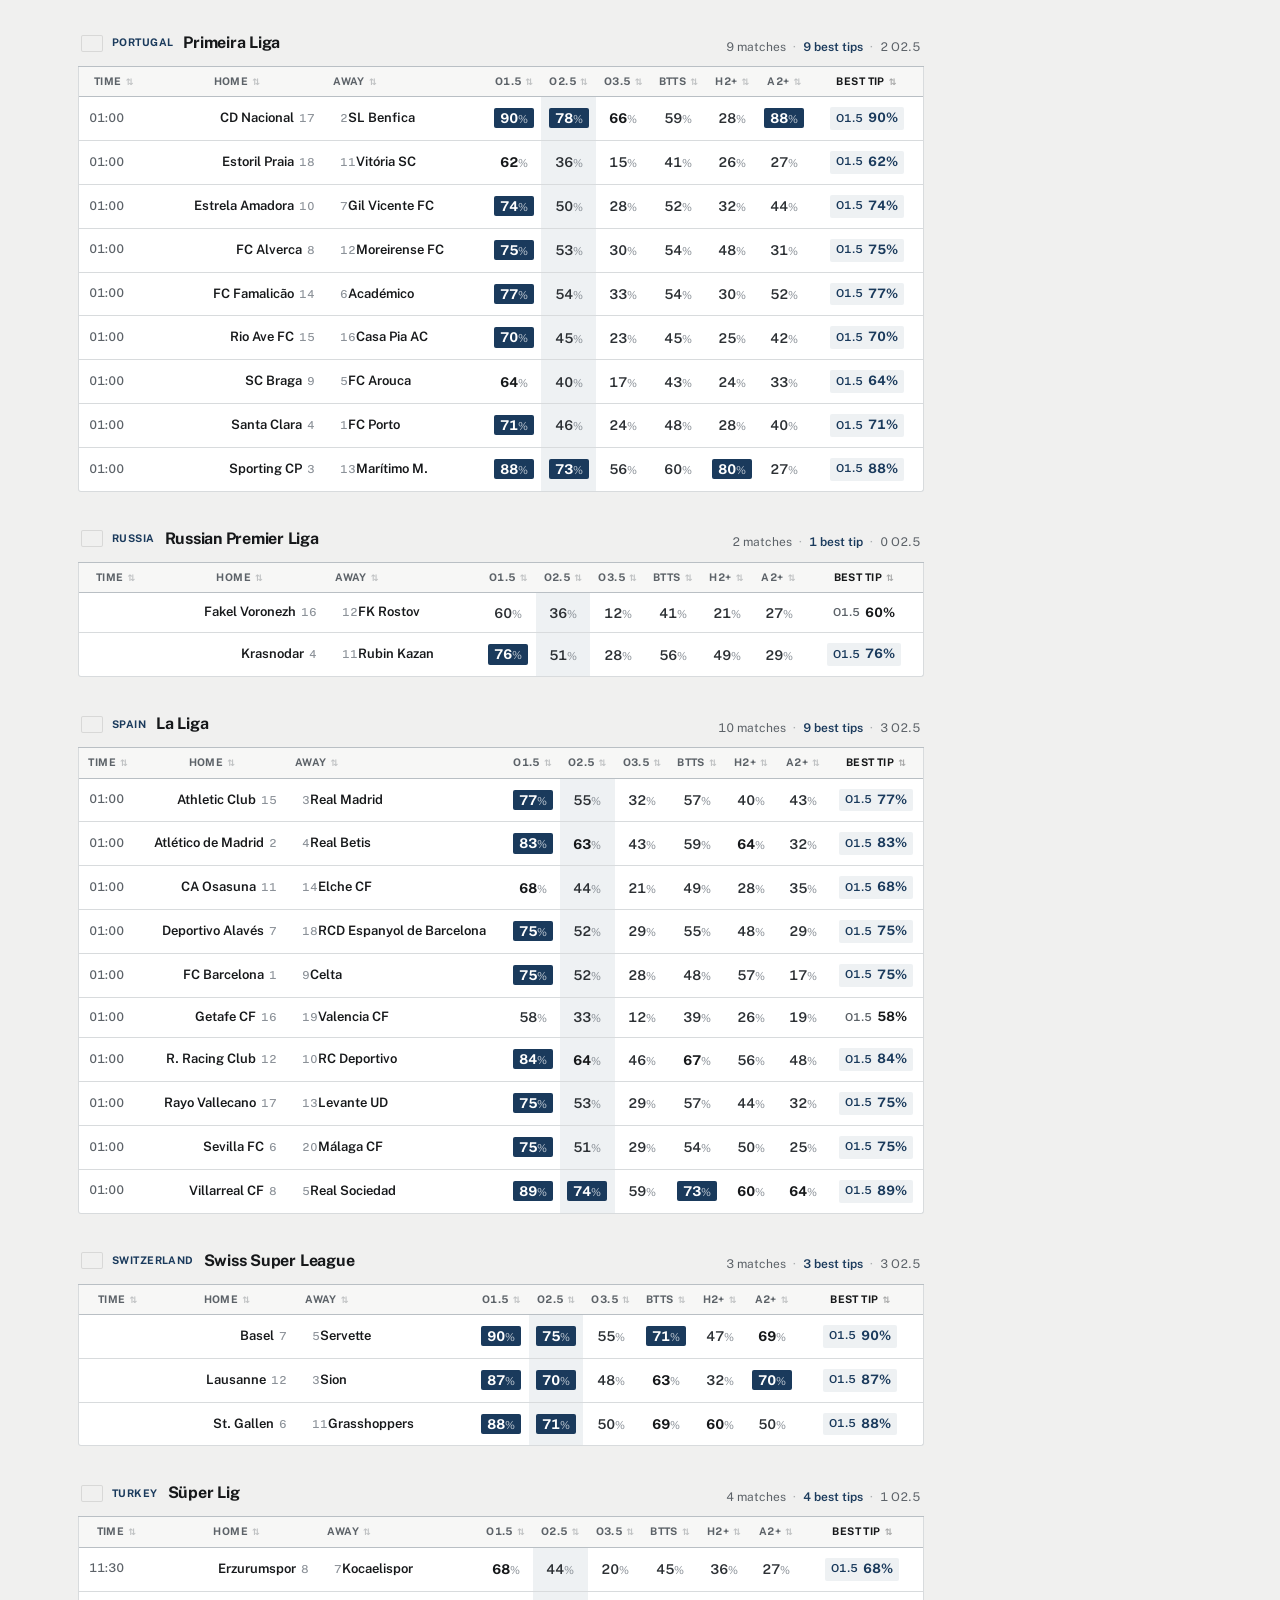
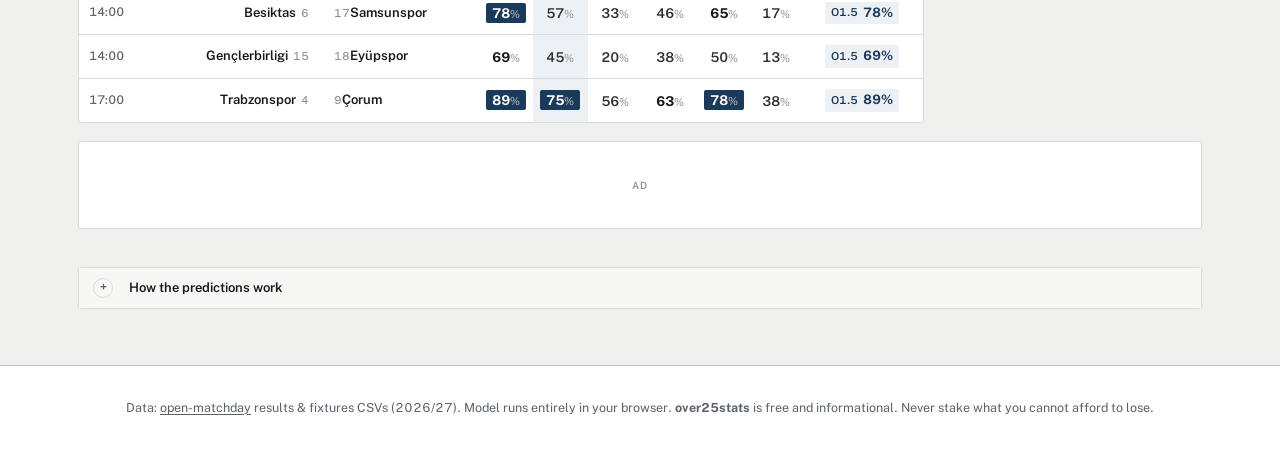
==== commit 1c7b75b0: "Make every table on the site sortable Add a generic GL.makeSortable header sorter (click / Enter / S" ====
--- a/web/index.html
+++ b/web/index.html
@@ -192,8 +192,8 @@
 </footer>
 
 <div class="sr-live" id="live" role="status" aria-live="polite"></div>
-<script src="lib.js"></script>
+<script src="lib.js?v=3"></script>
 <script src="predict.js"></script>
-<script src="today.js"></script>
+<script src="today.js?v=2"></script>
 </body>
 </html>
--- a/web/styles.css
+++ b/web/styles.css
@@ -2902,3 +2902,29 @@
   text-align: left;
 }
 
+
+/* ============================================================
+   Sortable table headers (GL.makeSortable)
+   Any table with a <thead> can opt in; headers get a click and
+   keyboard toggle plus an active-direction indicator.
+   ============================================================ */
+th.sortable {
+  cursor: pointer;
+  user-select: none;
+  -webkit-user-select: none;
+}
+th.sortable:hover { color: var(--ink); }
+th.sortable::after {
+  content: "\21C5"; /* up-down arrow */
+  margin-left: 4px;
+  font-size: 9px;
+  opacity: 0.35;
+}
+th.sortable.is-sorted { color: var(--ink); }
+th.sortable.is-sorted::after { opacity: 0.9; }
+th.sortable.is-sorted-asc::after { content: "\2191"; }  /* ↑ */
+th.sortable.is-sorted-desc::after { content: "\2193"; } /* ↓ */
+th.sortable:focus-visible {
+  outline: 2px solid var(--focus);
+  outline-offset: 1px;
+}
